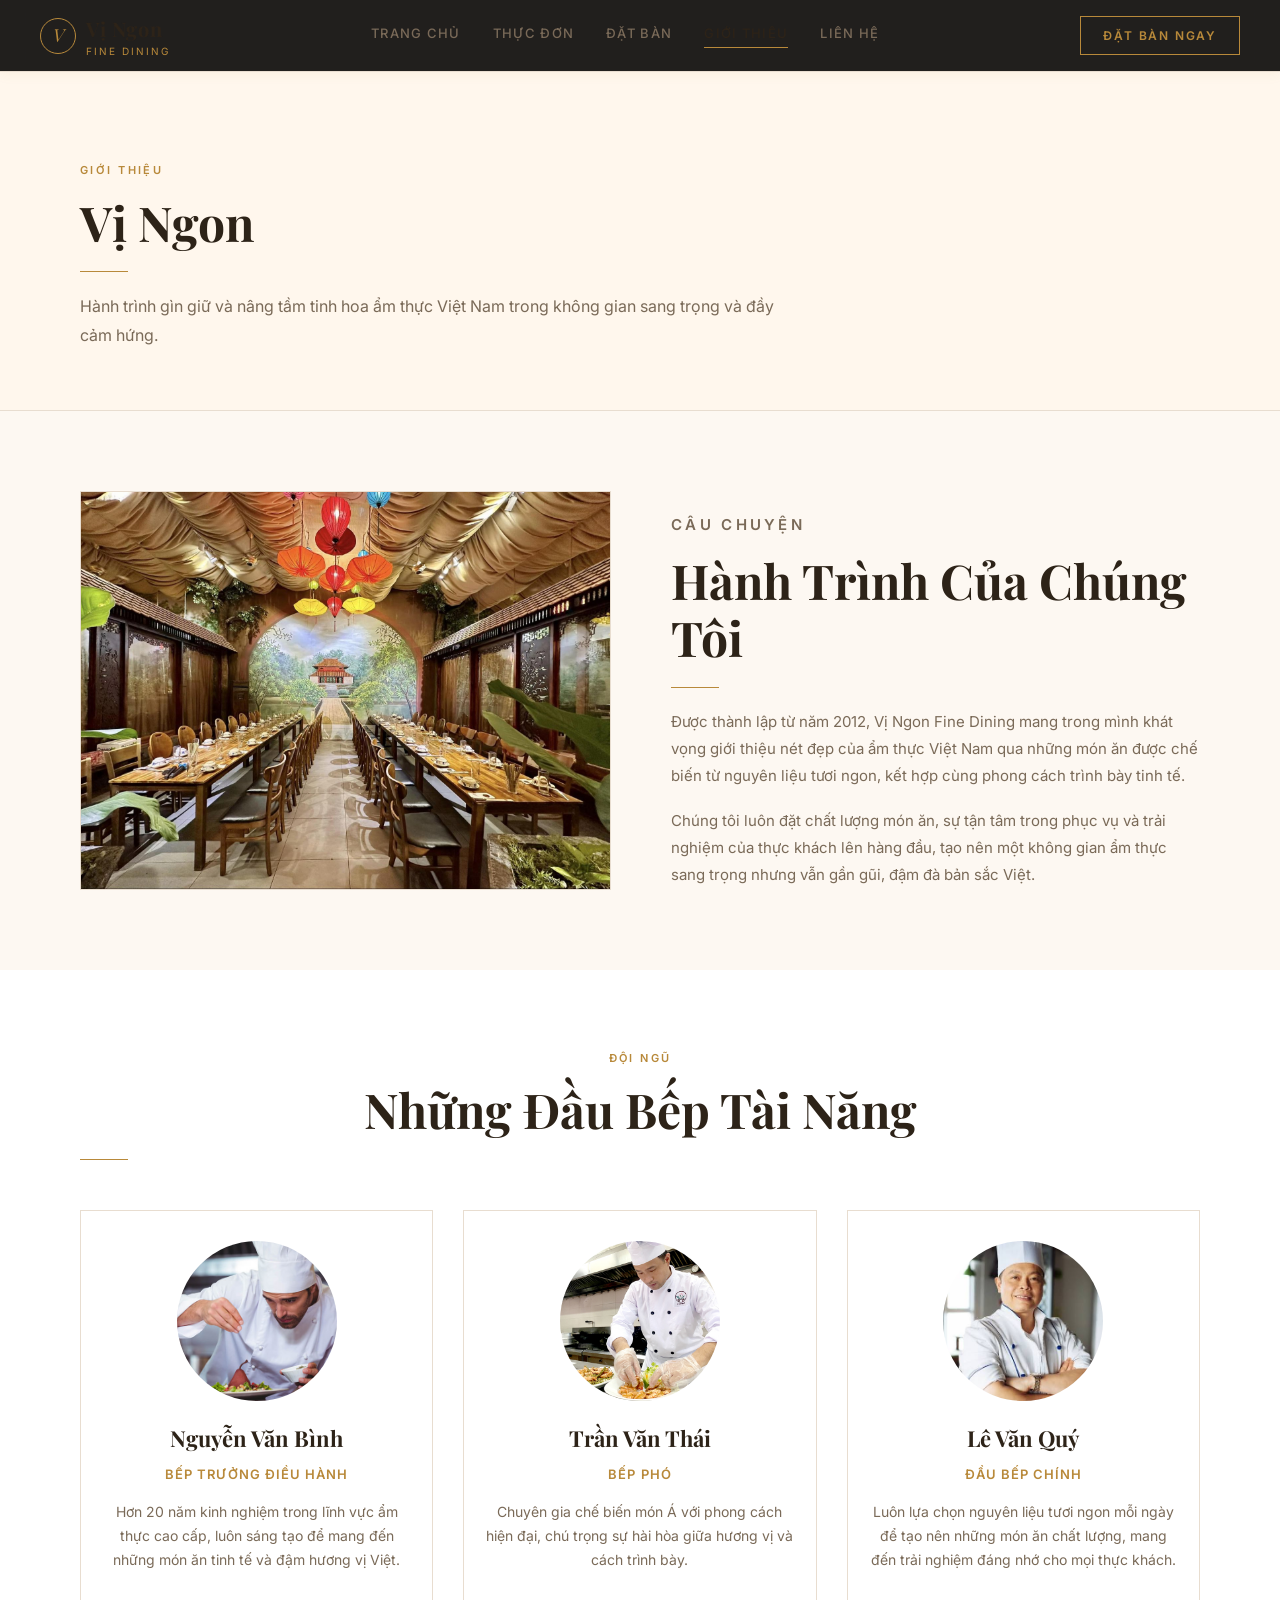
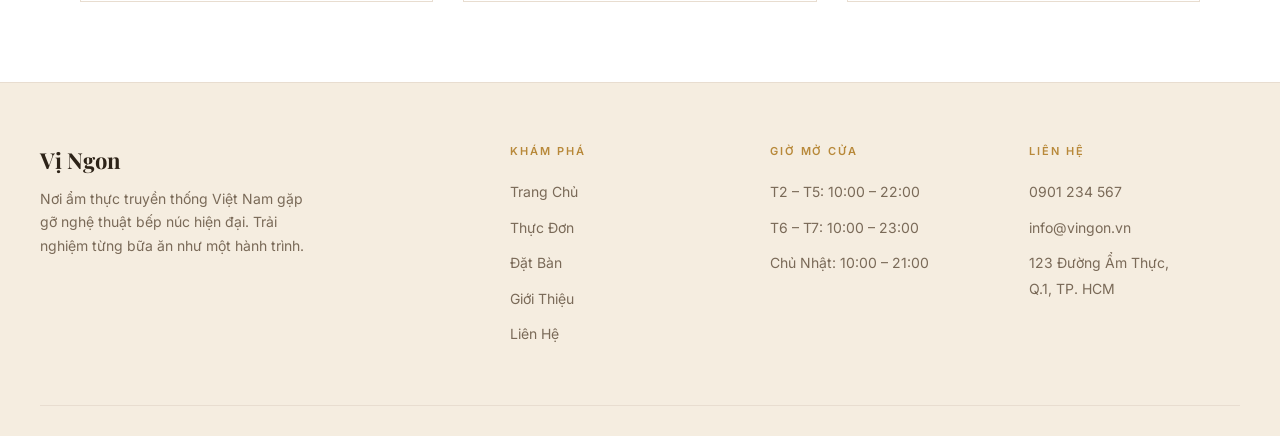
==== pages/about.html @ fccfc075 "da sua cac trang cho phu hop" ====
<!doctype html>
<html lang="vi">
  <head>
    <meta charset="UTF-8" />
    <meta name="viewport" content="width=device-width, initial-scale=1.0" />
    <title>Vị Ngon Fine Dining — Giới Thiệu</title>

    <link rel="preconnect" href="https://fonts.googleapis.com" />
    <link
      href="https://fonts.googleapis.com/css2?family=Playfair+Display:ital,wght@0,700;1,400&family=Inter:wght@400;500;600&display=swap"
      rel="stylesheet"
    />

    <link rel="stylesheet" href="../css/shared.css" />
    <link rel="stylesheet" href="../css/about.css" />
  </head>

  <body>
    <div id="site-header"></div>

    <main>
      <section class="page-hero">
        <div class="container">
          <p class="section-label">Giới Thiệu</p>

          <h1 class="section-title">Vị Ngon</h1>

          <div class="divider-gold"></div>

          <p class="page-hero-desc">
            Hành trình gìn giữ và nâng tầm tinh hoa ẩm thực Việt Nam trong không
            gian sang trọng và đầy cảm hứng.
          </p>
        </div>
      </section>

      <section class="about-story">
        <div class="container">
          <div class="story-content">
            <div class="story-image">
              <img src="../images/about-story.jpg" alt="Không gian nhà hàng" />
            </div>

            <div class="story-text">
              <p class="section-label">CÂU CHUYỆN</p>

              <h2 class="section-title">Hành Trình Của Chúng Tôi</h2>

              <div class="divider-gold"></div>

              <p>
                Được thành lập từ năm 2012, Vị Ngon Fine Dining mang trong mình
                khát vọng giới thiệu nét đẹp của ẩm thực Việt Nam qua những món
                ăn được chế biến từ nguyên liệu tươi ngon, kết hợp cùng phong
                cách trình bày tinh tế.
              </p>

              <p>
                Chúng tôi luôn đặt chất lượng món ăn, sự tận tâm trong phục vụ
                và trải nghiệm của thực khách lên hàng đầu, tạo nên một không
                gian ẩm thực sang trọng nhưng vẫn gần gũi, đậm đà bản sắc Việt.
              </p>
            </div>
          </div>
        </div>
      </section>

      <section class="team">
        <div class="container">
          <p class="section-label">ĐỘI NGŨ</p>

          <h2 class="section-title">Những Đầu Bếp Tài Năng</h2>

          <div class="divider-gold"></div>

          <div class="team-grid">
            <div class="chef-card">
              <img src="../images/chef-1.png" alt="Bếp trưởng" />

              <h3>Nguyễn Văn Bình</h3>

              <span>Bếp Trưởng Điều Hành</span>

              <p>
                Hơn 20 năm kinh nghiệm trong lĩnh vực ẩm thực cao cấp, luôn sáng
                tạo để mang đến những món ăn tinh tế và đậm hương vị Việt.
              </p>
            </div>

            <div class="chef-card">
              <img src="../images/chef-2.jpg" alt="Bếp phó" />

              <h3>Trần Văn Thái</h3>

              <span>Bếp Phó</span>

              <p>
                Chuyên gia chế biến món Á với phong cách hiện đại, chú trọng sự
                hài hòa giữa hương vị và cách trình bày.
              </p>
            </div>

            <div class="chef-card">
              <img src="../images/chef-3.jpg" alt="Đầu bếp" />

              <h3>Lê Văn Quý</h3>

              <span>Đầu Bếp Chính</span>

              <p>
                Luôn lựa chọn nguyên liệu tươi ngon mỗi ngày để tạo nên những
                món ăn chất lượng, mang đến trải nghiệm đáng nhớ cho mọi thực
                khách.
              </p>
            </div>
          </div>
        </div>
      </section>
    </main>

    <div id="site-footer"></div>

    <script src="../js/shared.js"></script>
    <script src="../js/about.js"></script>
  </body>
</html>
---- css/shared.css ----
*,
*::before,
*::after {
  box-sizing: border-box;
  margin: 0;
  padding: 0;
}
:root {
  --color-bg: #fdf8f2;
  --color-surface: #fff7ed;
  --color-border: #e8ddd0;
  --color-gold: #b8893a;
  --color-gold-dim: #d4a85a;
  --color-cream: #2d2318;
  --color-muted: #7a6a58;
  --color-white: #ffffff;
  --font-display: "Playfair Display", Georgia, serif;
  --font-body: "Inter", system-ui, sans-serif;
  --nav-height: 72px;
}

html {
  scroll-behavior: smooth;
}

body {
  background-color: var(--color-bg);
  color: var(--color-cream);
  font-family: var(--font-body);
  font-size: 16px;
  line-height: 1.6;
  min-height: 100vh;
  display: flex;
  flex-direction: column;
}

a {
  color: inherit;
  text-decoration: none;
}
img {
  max-width: 100%;
  display: block;
}
ul {
  list-style: none;
}
.site-header {
  position: fixed;
  top: 0;
  left: 0;
  right: 0;
  z-index: 1000;
  height: var(--nav-height);
  background: rgba(253, 248, 242, 0.95);
  backdrop-filter: blur(12px);
  border-bottom: 1px solid var(--color-border);
  display: flex;
  align-items: center;
  padding: 0 40px;
  justify-content: space-between;
  box-shadow: 0 2px 12px rgba(184, 137, 58, 0.07);
}

.header-logo {
  display: flex;
  align-items: center;
  gap: 10px;
}

.header-logo .logo-icon {
  width: 36px;
  height: 36px;
  border: 1.5px solid var(--color-gold);
  border-radius: 50%;
  display: flex;
  align-items: center;
  justify-content: center;
  font-family: var(--font-display);
  color: var(--color-gold);
  font-size: 18px;
  font-style: italic;
}

.header-logo .logo-name {
  font-family: var(--font-display);
  font-size: 20px;
  font-weight: 700;
  letter-spacing: 0.03em;
  color: var(--color-cream);
}

.header-logo .logo-sub {
  font-size: 10px;
  letter-spacing: 0.2em;
  text-transform: uppercase;
  color: var(--color-gold);
  display: block;
  margin-top: -2px;
}

.nav-links {
  display: flex;
  align-items: center;
  gap: 32px;
}

.nav-links a {
  font-size: 13px;
  font-weight: 500;
  letter-spacing: 0.1em;
  text-transform: uppercase;
  color: var(--color-muted);
  position: relative;
  padding-bottom: 4px;
  transition: color 0.25s;
}

.nav-links a::after {
  content: "";
  position: absolute;
  bottom: 0;
  left: 0;
  width: 0;
  height: 1px;
  background: var(--color-gold);
  transition: width 0.3s ease;
}

.nav-links a:hover,
.nav-links a.active {
  color: var(--color-cream);
}

.nav-links a:hover::after,
.nav-links a.active::after {
  width: 100%;
}

.btn-reserve {
  font-size: 12px;
  font-weight: 600;
  letter-spacing: 0.15em;
  text-transform: uppercase;
  padding: 9px 22px;
  border: 1px solid var(--color-gold);
  color: var(--color-gold);
  background: transparent;
  cursor: pointer;
  transition:
    background 0.25s,
    color 0.25s;
}

.btn-reserve:hover {
  background: var(--color-gold);
  color: var(--color-white);
}

.nav-toggle {
  display: none;
  flex-direction: column;
  gap: 5px;
  background: none;
  border: none;
  cursor: pointer;
  padding: 4px;
}

.nav-toggle span {
  display: block;
  width: 24px;
  height: 2px;
  background: var(--color-cream);
  transition:
    transform 0.3s,
    opacity 0.3s;
}

.nav-toggle.open span:nth-child(1) {
  transform: translateY(7px) rotate(45deg);
}
.nav-toggle.open span:nth-child(2) {
  opacity: 0;
}
.nav-toggle.open span:nth-child(3) {
  transform: translateY(-7px) rotate(-45deg);
}

main {
  flex: 1;
  padding-top: var(--nav-height);
}

.site-footer {
  background: #f5ede0;
  border-top: 1px solid var(--color-border);
  padding: 60px 40px 30px;
}

.footer-grid {
  max-width: 1200px;
  margin: 0 auto;
  display: grid;
  grid-template-columns: 2fr 1fr 1fr 1fr;
  gap: 48px;
  padding-bottom: 48px;
  border-bottom: 1px solid var(--color-border);
}

.footer-brand .logo-name {
  font-family: var(--font-display);
  font-size: 22px;
  font-weight: 700;
  color: var(--color-cream);
  margin-bottom: 8px;
}

.footer-brand p {
  font-size: 14px;
  color: var(--color-muted);
  line-height: 1.7;
  max-width: 280px;
}

.footer-col h4 {
  font-size: 11px;
  font-weight: 600;
  letter-spacing: 0.18em;
  text-transform: uppercase;
  color: var(--color-gold);
  margin-bottom: 18px;
}

.footer-col ul li {
  margin-bottom: 10px;
}

.footer-col ul li a {
  font-size: 14px;
  color: var(--color-muted);
  transition: color 0.2s;
}

.footer-col ul li a:hover {
  color: var(--color-cream);
}

.footer-bottom {
  max-width: 1200px;
  margin: 24px auto 0;
  display: flex;
  justify-content: space-between;
  align-items: center;
  font-size: 13px;
  color: var(--color-muted);
}

.container {
  max-width: 1200px;
  margin: 0 auto;
  padding: 0 40px;
}

.section-label {
  font-size: 11px;
  font-weight: 600;
  letter-spacing: 0.22em;
  text-transform: uppercase;
  color: var(--color-gold);
  margin-bottom: 14px;
}

.section-title {
  font-family: var(--font-display);
  font-size: clamp(28px, 4vw, 48px);
  font-weight: 700;
  color: var(--color-cream);
  line-height: 1.2;
}

.btn-primary {
  display: inline-block;
  padding: 14px 36px;
  background: var(--color-gold);
  color: var(--color-white);
  font-size: 13px;
  font-weight: 700;
  letter-spacing: 0.14em;
  text-transform: uppercase;
  cursor: pointer;
  border: none;
  transition:
    background 0.25s,
    transform 0.2s;
}

.btn-primary:hover {
  background: #a07730;
  transform: translateY(-1px);
}

.btn-outline {
  display: inline-block;
  padding: 13px 35px;
  border: 1px solid var(--color-gold);
  color: var(--color-gold);
  background: transparent;
  font-size: 13px;
  font-weight: 600;
  letter-spacing: 0.14em;
  text-transform: uppercase;
  cursor: pointer;
  transition:
    background 0.25s,
    color 0.25s;
}

.btn-outline:hover {
  background: var(--color-gold);
  color: var(--color-white);
}

.divider-gold {
  width: 48px;
  height: 1px;
  background: var(--color-gold);
  margin: 20px 0;
}

@media (max-width: 900px) {
  .site-header {
    padding: 0 24px;
  }

  .nav-links,
  .btn-reserve {
    display: none;
  }

  .nav-toggle {
    display: flex;
  }

  .nav-mobile-open .nav-links {
    display: flex;
    flex-direction: column;
    position: fixed;
    top: var(--nav-height);
    left: 0;
    right: 0;
    background: var(--color-surface);
    border-bottom: 1px solid var(--color-border);
    padding: 24px 32px;
    gap: 20px;
    z-index: 999;
  }

  .nav-mobile-open .btn-reserve {
    display: inline-block;
  }

  .footer-grid {
    grid-template-columns: 1fr 1fr;
  }
}

@media (max-width: 600px) {
  .footer-grid {
    grid-template-columns: 1fr;
    gap: 32px;
  }
  .footer-bottom {
    flex-direction: column;
    gap: 8px;
    text-align: center;
  }
  .container {
    padding: 0 20px;
  }
}
---- css/about.css ----
.page-hero {
  padding: 90px 0 60px;
  background: #fff7ed;
  border-bottom: 1px solid var(--color-border);
}

.page-hero-desc {
  max-width: 700px;
  font-size: 16px;
  line-height: 1.8;
  color: var(--color-muted);
}

.about-story {
  padding: 80px 0;
}

.story-content {
  display: flex;
  align-items: center;
  gap: 60px;
}

.story-image,
.story-text {
  flex: 1;
}

.story-image {
  overflow: hidden;
  border: 1px solid var(--color-border);
  background: #f5f5f5;
}

.story-image img {
  width: 100%;
  display: block;
  object-fit: cover;
  transition: transform 0.4s;
}

.story-image:hover img {
  transform: scale(1.05);
}

.story-text p {
  margin-top: 18px;
  font-size: 15px;
  line-height: 1.8;
  color: var(--color-muted);
}

.team {
  padding: 80px 0;
  background: var(--color-white);
  text-align: center;
}

.team-grid {
  display: grid;
  grid-template-columns: repeat(3, 1fr);
  gap: 30px;
  margin-top: 50px;
}

.chef-card {
  background: var(--color-white);
  border: 1px solid var(--color-border);
  padding: 30px 20px;

  opacity: 0;
  transform: translateY(40px);

  transition:
    opacity 0.6s ease,
    transform 0.6s ease,
    border-color 0.25s,
    box-shadow 0.25s;
}

.chef-card.show {
  opacity: 1;
  transform: translateY(0);
}

.chef-card:hover {
  border-color: var(--color-gold);
  transform: translateY(-5px);
  box-shadow: 0 8px 20px rgba(184, 137, 58, 0.12);
}

.chef-card img {
  width: 160px;
  height: 160px;
  border-radius: 50%;
  object-fit: cover;
  display: block;
  margin: 0 auto 20px;
}

.chef-card h3 {
  font-family: var(--font-display);
  color: var(--color-cream);
  font-size: 22px;
  margin-bottom: 8px;
}

.chef-card span {
  display: block;
  color: var(--color-gold);
  font-size: 13px;
  font-weight: 600;
  text-transform: uppercase;
  letter-spacing: 0.08em;
  margin-bottom: 15px;
}

.chef-card p {
  font-size: 14px;
  line-height: 1.7;
  color: var(--color-muted);
}

.about-features {
  padding: 70px 0;
  border-top: 1px solid var(--color-border);
}

.about-features .container {
  display: grid;
  grid-template-columns: repeat(3, 1fr);
  gap: 30px;
}

.feature-card {
  border: 1px solid var(--color-border);
  padding: 35px 20px;
  text-align: center;
  transition: 0.3s;
}

.feature-card:hover {
  border-color: var(--color-gold);
  box-shadow: 0 6px 18px rgba(184, 137, 58, 0.12);
  transform: translateY(-4px);
}

.feature-card h3 {
  font-family: var(--font-display);
  color: var(--color-cream);
  font-size: 22px;
  margin-bottom: 10px;
}

.feature-card p {
  color: var(--color-muted);
  font-size: 14px;
  line-height: 1.7;
}

@media (max-width: 992px) {
  .story-content {
    flex-direction: column;
    gap: 40px;
  }

  .team-grid,
  .about-features .container {
    grid-template-columns: repeat(2, 1fr);
  }
}

@media (max-width: 768px) {
  .page-hero {
    padding: 70px 0 50px;
  }

  .about-story,
  .team,
  .about-features {
    padding: 60px 0;
  }

  .team-grid,
  .about-features .container {
    grid-template-columns: 1fr;
  }

  .chef-card img {
    width: 140px;
    height: 140px;
  }
}
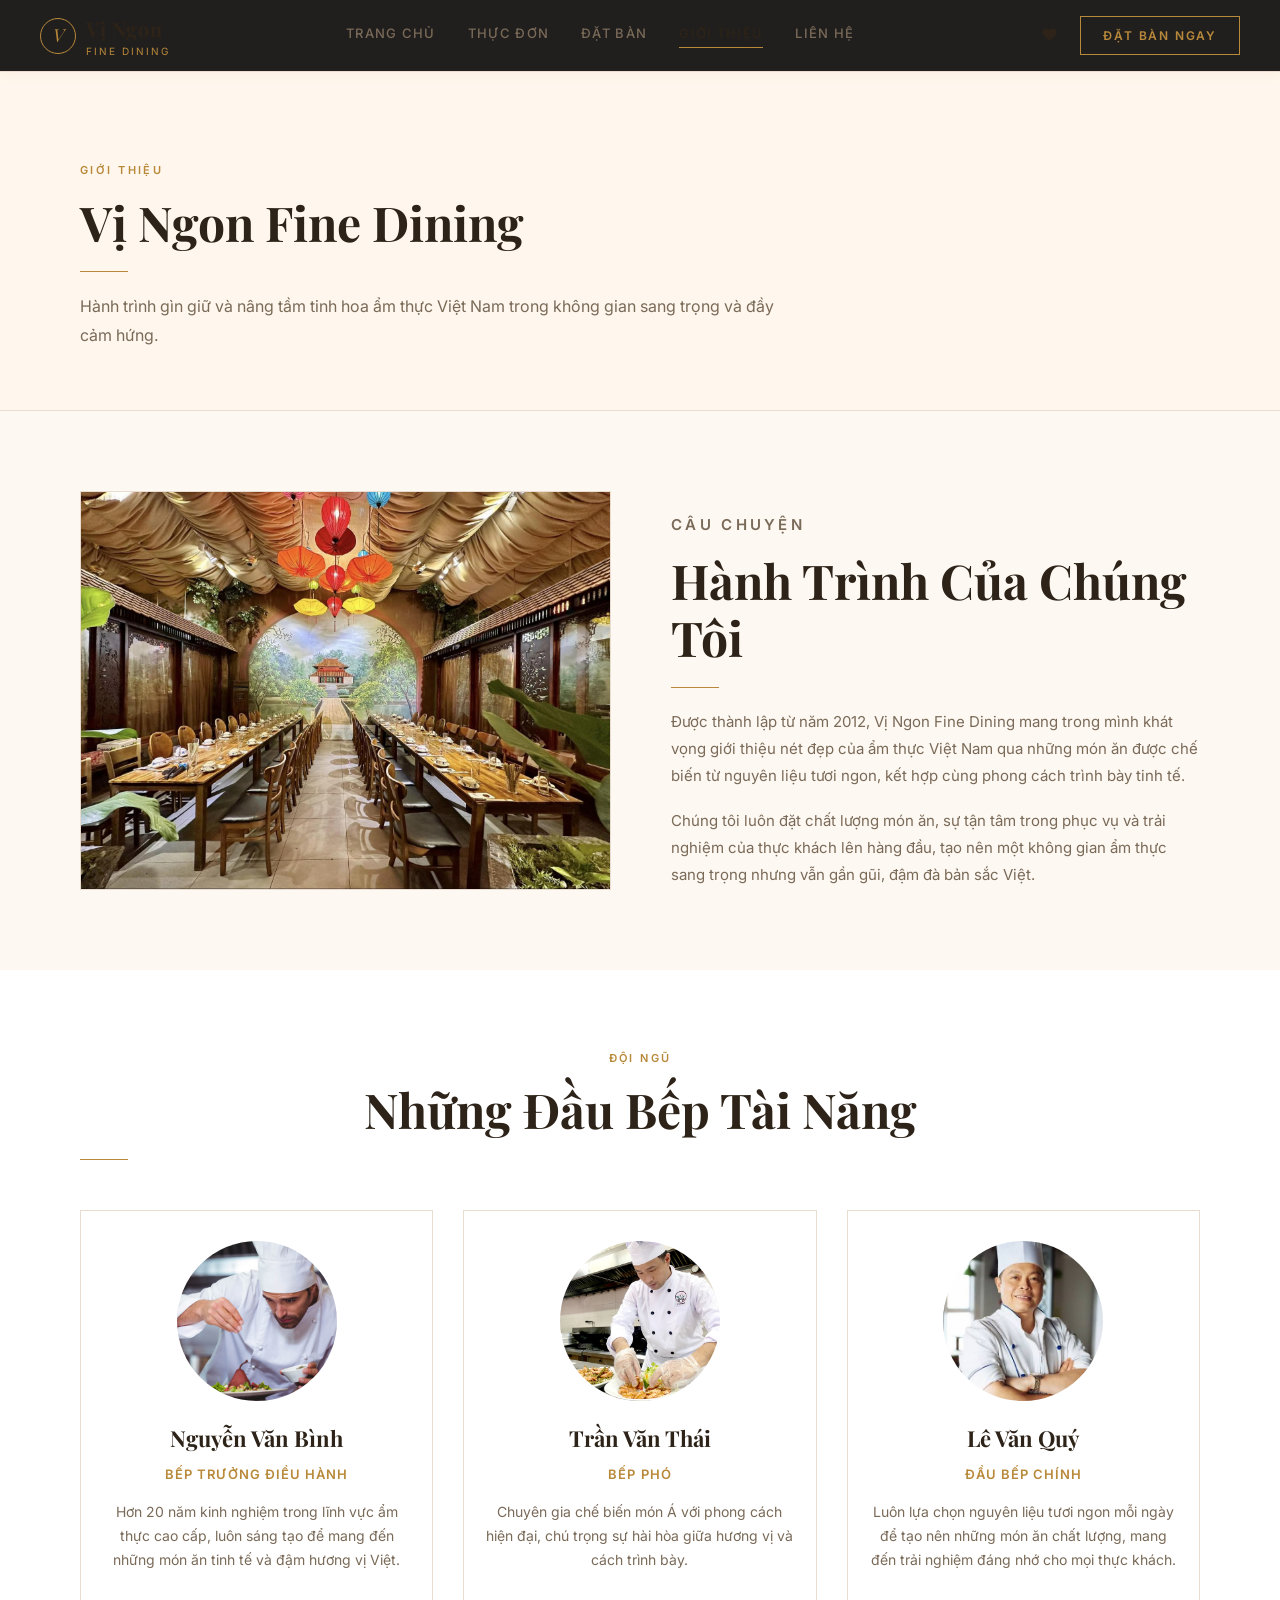
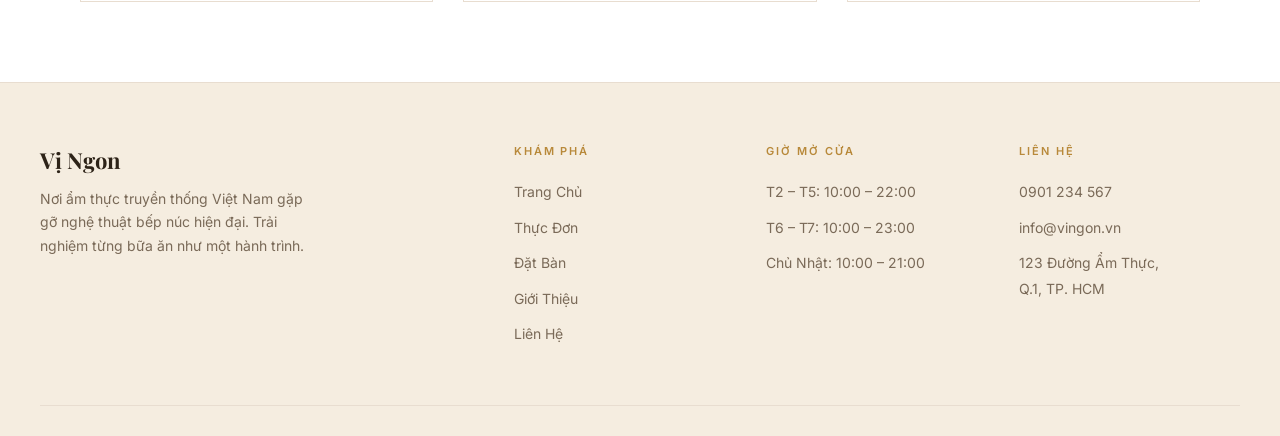
==== commit aad0fdd4: "Update about.html" ====
--- a/pages/about.html
+++ b/pages/about.html
@@ -1,126 +1,237 @@
-<!doctype html>
+<!DOCTYPE html>
 <html lang="vi">
-  <head>
-    <meta charset="UTF-8" />
-    <meta name="viewport" content="width=device-width, initial-scale=1.0" />
+
+<head>
+    <meta charset="UTF-8">
+    <meta name="viewport" content="width=device-width, initial-scale=1.0">
     <title>Vị Ngon Fine Dining — Giới Thiệu</title>
 
-    <link rel="preconnect" href="https://fonts.googleapis.com" />
-    <link
-      href="https://fonts.googleapis.com/css2?family=Playfair+Display:ital,wght@0,700;1,400&family=Inter:wght@400;500;600&display=swap"
-      rel="stylesheet"
-    />
-
-    <link rel="stylesheet" href="../css/shared.css" />
-    <link rel="stylesheet" href="../css/about.css" />
-  </head>
-
-  <body>
+    <link rel="preconnect" href="https://fonts.googleapis.com">
+    <link href="https://fonts.googleapis.com/css2?family=Playfair+Display:ital,wght@0,700;1,400&family=Inter:wght@400;500;600&display=swap"
+        rel="stylesheet">
+
+    <link rel="stylesheet" href="../css/shared.css">
+    <link rel="stylesheet" href="../css/about.css">
+
+    <!--
+        Trang: about.html - Trang Giới thiệu nhà hàng
+        Chức năng: Hiển thị thông tin giới thiệu về nhà hàng,
+        câu chuyện hình thành và đội ngũ đầu bếp của Vị Ngon Fine Dining.
+        Người viết: MSSV ........ - Họ tên: ............
+        Liên kết logic với:
+        + css/about.css (thiết kế giao diện)
+        + js/about.js (hiệu ứng và xử lý riêng của trang)
+    -->
+
+</head>
+
+<body>
+
+    <!--
+        Vùng chèn Header dùng chung.
+        Header sẽ được shared.js tự động tải vào,
+        bao gồm logo, menu điều hướng và nút đặt bàn.
+    -->
     <div id="site-header"></div>
 
     <main>
-      <section class="page-hero">
-        <div class="container">
-          <p class="section-label">Giới Thiệu</p>
-
-          <h1 class="section-title">Vị Ngon</h1>
-
-          <div class="divider-gold"></div>
-
-          <p class="page-hero-desc">
-            Hành trình gìn giữ và nâng tầm tinh hoa ẩm thực Việt Nam trong không
-            gian sang trọng và đầy cảm hứng.
-          </p>
-        </div>
-      </section>
-
-      <section class="about-story">
-        <div class="container">
-          <div class="story-content">
-            <div class="story-image">
-              <img src="../images/about-story.jpg" alt="Không gian nhà hàng" />
+
+        <!--
+            Phần Hero đầu trang.
+            Hiển thị tên trang, tiêu đề chính và đoạn giới thiệu ngắn
+            giúp người dùng biết nội dung của trang Giới thiệu.
+        -->
+        <section class="page-hero">
+
+            <!-- Giới hạn chiều rộng nội dung theo kích thước website -->
+            <div class="container">
+
+                <!-- Tiêu đề phụ -->
+                <p class="section-label">
+                    Giới Thiệu
+                </p>
+
+                <!-- Tiêu đề chính -->
+                <h1 class="section-title">
+                    Vị Ngon Fine Dining
+                </h1>
+
+                <!-- Đường kẻ trang trí -->
+                <div class="divider-gold"></div>
+
+                <!-- Mô tả ngắn về nhà hàng -->
+                <p class="page-hero-desc">
+                    Hành trình gìn giữ và nâng tầm tinh hoa ẩm thực Việt Nam trong
+                    không gian sang trọng và đầy cảm hứng.
+                </p>
+
             </div>
 
-            <div class="story-text">
-              <p class="section-label">CÂU CHUYỆN</p>
-
-              <h2 class="section-title">Hành Trình Của Chúng Tôi</h2>
-
-              <div class="divider-gold"></div>
-
-              <p>
-                Được thành lập từ năm 2012, Vị Ngon Fine Dining mang trong mình
-                khát vọng giới thiệu nét đẹp của ẩm thực Việt Nam qua những món
-                ăn được chế biến từ nguyên liệu tươi ngon, kết hợp cùng phong
-                cách trình bày tinh tế.
-              </p>
-
-              <p>
-                Chúng tôi luôn đặt chất lượng món ăn, sự tận tâm trong phục vụ
-                và trải nghiệm của thực khách lên hàng đầu, tạo nên một không
-                gian ẩm thực sang trọng nhưng vẫn gần gũi, đậm đà bản sắc Việt.
-              </p>
+        </section>
+
+        <!--
+            Phần Câu chuyện nhà hàng.
+            Giới thiệu lịch sử hình thành, quá trình phát triển,
+            giá trị cốt lõi và định hướng của Vị Ngon Fine Dining.
+        -->
+        <section class="about-story">
+
+            <div class="container">
+
+                <!-- Chia bố cục thành hình ảnh và nội dung -->
+                <div class="story-content">
+
+                    <!-- Hình ảnh minh họa không gian nhà hàng -->
+                    <div class="story-image">
+
+                        <img src="../images/about-story.jpg"
+                            alt="Không gian nhà hàng">
+
+                    </div>
+
+                    <!-- Nội dung giới thiệu -->
+                    <div class="story-text">
+
+                        <!-- Tiêu đề phụ -->
+                        <p class="section-label">
+                            CÂU CHUYỆN
+                        </p>
+
+                        <!-- Tiêu đề chính -->
+                        <h2 class="section-title">
+                            Hành Trình Của Chúng Tôi
+                        </h2>
+
+                        <!-- Đường kẻ trang trí -->
+                        <div class="divider-gold"></div>
+
+                        <!-- Giới thiệu lịch sử hình thành -->
+                        <p>
+                            Được thành lập từ năm 2012, Vị Ngon Fine Dining mang trong mình 
+                        khát vọng giới thiệu nét đẹp của ẩm thực Việt Nam qua những món
+                        ăn được chế biến từ nguyên liệu tươi ngon, kết hợp cùng phong
+                        cách trình bày tinh tế.
+                        </p>
+
+                        <!-- Giới thiệu giá trị và sứ mệnh -->
+                        <p>
+                            Chúng tôi luôn đặt chất lượng món ăn, sự tận tâm trong phục vụ
+                        và trải nghiệm của thực khách lên hàng đầu, tạo nên một không
+                        gian ẩm thực sang trọng nhưng vẫn gần gũi, đậm đà bản sắc Việt.
+                        </p>
+
+                    </div>
+
+                </div>
+
             </div>
-          </div>
-        </div>
-      </section>
-
-      <section class="team">
-        <div class="container">
-          <p class="section-label">ĐỘI NGŨ</p>
-
-          <h2 class="section-title">Những Đầu Bếp Tài Năng</h2>
-
-          <div class="divider-gold"></div>
-
-          <div class="team-grid">
-            <div class="chef-card">
-              <img src="../images/chef-1.png" alt="Bếp trưởng" />
-
-              <h3>Nguyễn Văn Bình</h3>
-
-              <span>Bếp Trưởng Điều Hành</span>
-
-              <p>
-                Hơn 20 năm kinh nghiệm trong lĩnh vực ẩm thực cao cấp, luôn sáng
-                tạo để mang đến những món ăn tinh tế và đậm hương vị Việt.
-              </p>
+
+        </section>
+
+        <!--
+            Phần Đội ngũ đầu bếp.
+            Hiển thị các đầu bếp tiêu biểu cùng chức vụ,
+            kinh nghiệm và thế mạnh của từng người.
+        -->
+        <section class="team">
+
+            <div class="container">
+
+                <!-- Tiêu đề phần -->
+                <p class="section-label">
+                    ĐỘI NGŨ
+                </p>
+
+                <!-- Tiêu đề chính -->
+                <h2 class="section-title">
+                    Những Đầu Bếp Tài Năng
+                </h2>
+
+                <!-- Đường kẻ trang trí -->
+                <div class="divider-gold"></div>
+
+                <!-- Danh sách các đầu bếp -->
+                <div class="team-grid">
+
+                    <!-- Thông tin Bếp trưởng điều hành -->
+                    <div class="chef-card">
+
+                        <img src="../images/chef-1.png"
+                            alt="Bếp trưởng">
+
+                        <h3>Nguyễn Văn Bình</h3>
+
+                        <span>Bếp Trưởng Điều Hành</span>
+
+                        <p>
+                            Hơn 20 năm kinh nghiệm trong lĩnh vực ẩm thực cao cấp, luôn sáng
+                        tạo để mang đến những món ăn tinh tế và đậm hương vị Việt.
+                        </p>
+
+                    </div>
+
+                    <!-- Thông tin Bếp phó -->
+                    <div class="chef-card">
+
+                        <img src="../images/chef-2.jpg"
+                            alt="Bếp phó">
+
+                        <h3>Trần Văn Thái</h3>
+
+                        <span>Bếp Phó</span>
+
+                        <p>
+                            Chuyên gia chế biến món Á với phong cách hiện đại, chú trọng sự
+                        hài hòa giữa hương vị và cách trình bày.
+                        </p>
+
+                    </div>
+
+                    <!-- Thông tin Đầu bếp chính -->
+                    <div class="chef-card">
+
+                        <img src="../images/chef-3.jpg"
+                            alt="Đầu bếp">
+
+                        <h3>Lê Văn Quý</h3>
+
+                        <span>Đầu Bếp Chính</span>
+
+                        <p>
+                             Luôn lựa chọn nguyên liệu tươi ngon mỗi ngày để tạo nên những
+                        món ăn chất lượng, mang đến trải nghiệm đáng nhớ cho mọi thực
+                        khách.
+                        </p>
+
+                    </div>
+
+                </div>
+
             </div>
 
-            <div class="chef-card">
-              <img src="../images/chef-2.jpg" alt="Bếp phó" />
-
-              <h3>Trần Văn Thái</h3>
-
-              <span>Bếp Phó</span>
-
-              <p>
-                Chuyên gia chế biến món Á với phong cách hiện đại, chú trọng sự
-                hài hòa giữa hương vị và cách trình bày.
-              </p>
-            </div>
-
-            <div class="chef-card">
-              <img src="../images/chef-3.jpg" alt="Đầu bếp" />
-
-              <h3>Lê Văn Quý</h3>
-
-              <span>Đầu Bếp Chính</span>
-
-              <p>
-                Luôn lựa chọn nguyên liệu tươi ngon mỗi ngày để tạo nên những
-                món ăn chất lượng, mang đến trải nghiệm đáng nhớ cho mọi thực
-                khách.
-              </p>
-            </div>
-          </div>
-        </div>
-      </section>
+        </section>
+
     </main>
 
+    <!--
+        Vùng chèn Footer dùng chung.
+        Footer được shared.js tự động tải vào,
+        bao gồm thông tin liên hệ và bản quyền.
+    -->
     <div id="site-footer"></div>
 
+    <!--
+        shared.js:
+        Tải Header, Footer, xử lý menu và các chức năng dùng chung.
+    -->
     <script src="../js/shared.js"></script>
+
+    <!--
+        about.js:
+        Xử lý hiệu ứng và các chức năng riêng của trang Giới thiệu.
+    -->
     <script src="../js/about.js"></script>
-  </body>
+
+</body>
+
 </html>
--- a/css/shared.css
+++ b/css/shared.css
@@ -1,85 +1,160 @@
+/*
+  ==========================================================================
+  shared.css - Style dùng chung cho toàn bộ website (header, footer, nút,
+  container, biến màu/font...)
+  MSSV: B2405536 - Họ tên: Nguyễn Bảo Tín
+  ==========================================================================
+
+  CHIẾN LƯỢC RESPONSIVE: MOBILE-FIRST
+    - Toàn bộ style bên dưới (NGOÀI @media) là style GỐC cho MÀN HÌNH NHỎ
+      (điện thoại) — layout "nền" áp dụng cho MỌI kích thước màn hình.
+    - Dùng @media (min-width: ...) để MỞ RỘNG / bổ sung style cho tablet,
+      desktop — càng lên màn hình lớn thì @media sau càng "ghi đè" thêm
+      style mới (không xóa đi style gốc, chỉ bổ sung/thay đổi 1 vài thuộc tính).
+
+  FILE NÀY ĐƯỢC NẠP (link) TRƯỚC TIÊN Ở MỌI TRANG HTML, vì:
+    1. Chứa CSS Reset (chuẩn hoá cách trình duyệt hiển thị mặc định)
+    2. Chứa biến màu/font dùng CHUNG (:root) mà các file CSS khác (menu.css,
+       home.css, about.css...) đều gọi lại qua var(--ten-bien)
+    3. Chứa style của header + footer — 2 khối HTML do shared.js tự chèn
+       vào MỌI trang, nên CSS của chúng cũng phải nằm ở file dùng chung.
+*/
+
+/* ==========================================================================
+   CSS RESET — chuẩn hoá lại mặc định của trình duyệt
+   ========================================================================== */
 *,
 *::before,
 *::after {
+  /* Chọn TẤT CẢ phần tử + các phần tử "ảo" (::before/::after do CSS/JS tạo thêm) */
+
   box-sizing: border-box;
+  /* Đổi cách tính kích thước: width/height khai báo đã BAO GỒM LUÔN padding
+     và border, không bị cộng thêm ra ngoài. Nhờ vậy viết "width: 100%;
+     padding: 12px;" (như .form-group input) sẽ không bị vỡ ra ngoài khung
+     chứa — nếu không có dòng này, phần tử sẽ RỘNG HƠN 100% một cách âm thầm. */
+
   margin: 0;
   padding: 0;
-}
+  /* Mỗi trình duyệt tự đặt margin/padding mặc định khác nhau cho từng thẻ
+     (h1, p, ul, button...). Reset về 0 để loại bỏ khoảng trống "vô hình"
+     ngoài ý muốn, rồi tự set lại margin/padding theo ý riêng ở từng phần
+     CSS cụ thể — tránh layout bị lệch khó kiểm soát giữa các trình duyệt. */
+}
+
+/* ==========================================================================
+   BIẾN CSS DÙNG CHUNG (CSS Custom Properties) — khai báo 1 lần, dùng ở
+   MỌI file CSS khác trong dự án qua cú pháp var(--ten-bien)
+   ========================================================================== */
 :root {
-  --color-bg: #fdf8f2;
-  --color-surface: #fff7ed;
-  --color-border: #e8ddd0;
-  --color-gold: #b8893a;
-  --color-gold-dim: #d4a85a;
-  --color-cream: #2d2318;
-  --color-muted: #7a6a58;
-  --color-white: #ffffff;
+  /* :root = toàn bộ trang <html> -> biến khai báo ở đây có phạm vi TOÀN CỤC,
+     mọi file CSS (miễn shared.css được nạp trước) đều gọi lại được. */
+
+  --color-bg: #fdf8f2; /* màu nền CHÍNH của toàn trang (kem nhạt) */
+  --color-surface: #fff7ed; /* màu nền các khối "nổi" lên trên nền chính (card, form, hero...) */
+  --color-border: #e8ddd0; /* màu viền dùng chung cho mọi đường kẻ/khung */
+  --color-gold: #b8893a; /* màu vàng CHỦ ĐẠO — thể hiện tinh thần "fine dining" sang trọng */
+  --color-gold-dim: #d4a85a; /* màu vàng NHẠT hơn, dùng cho trạng thái hover/viền phụ */
+  --color-cream: #2d2318; /* màu chữ CHÍNH (nâu đậm gần đen, không dùng đen thuần #000 cho dịu mắt hơn) */
+  --color-muted: #7a6a58; /* màu chữ PHỤ/mờ — dùng cho mô tả, ghi chú, thông tin ít quan trọng hơn */
+  --color-white: #ffffff; /* tách riêng thành biến để dễ đổi đồng bộ nếu cần, thay vì viết #fff rải rác */
+
   --font-display: "Playfair Display", Georgia, serif;
+  /* Font cho TIÊU ĐỀ (h1, h2, tên món ăn...) — chữ có chân (serif), tạo cảm
+     giác sang trọng, cổ điển. "Georgia, serif" là font DỰ PHÒNG (fallback):
+     nếu Google Fonts (Playfair Display) load lỗi/chậm, trình duyệt tự
+     dùng Georgia (có sẵn trên máy) hoặc font serif mặc định bất kỳ. */
+
   --font-body: "Inter", system-ui, sans-serif;
+  /* Font cho NỘI DUNG thường (đoạn văn, nút, menu...) — chữ không chân
+     (sans-serif), dễ đọc ở kích thước nhỏ. "system-ui" là font hệ thống
+     của chính thiết bị người dùng, dùng làm dự phòng tiếp theo Inter. */
+
   --nav-height: 72px;
-}
-
+  /* Chiều cao CỐ ĐỊNH của thanh header. Vì .site-header dùng
+     position: fixed (nổi đè lên nội dung), nên .main phải có
+     padding-top đúng bằng giá trị này (xem khối "main" bên dưới) để
+     nội dung trang KHÔNG bị header che mất phần đầu. */
+}
+
+/* ==========================================================================
+   STYLE MẶC ĐỊNH CHO CÁC THẺ HTML CƠ BẢN
+   ========================================================================== */
 html {
   scroll-behavior: smooth;
+  /* Khi bấm link nội bộ trỏ tới 1 vị trí trong trang (vd "#favorite"),
+     trang tự CUỘN MƯỢT tới đó thay vì nhảy giật cục ngay lập tức. */
 }
 
 body {
   background-color: var(--color-bg);
   color: var(--color-cream);
-  font-family: var(--font-body);
+  font-family: var(--font-body); /* font mặc định cho MỌI chữ trong trang,
+                                     trừ khi bị ghi đè riêng (vd h1 dùng --font-display) */
   font-size: 16px;
-  line-height: 1.6;
-  min-height: 100vh;
+  line-height: 1.6; /* khoảng cách giữa các dòng chữ = 1.6 lần cỡ chữ, giúp đoạn văn dễ đọc, thoáng mắt */
+  min-height: 100vh; /* body LUÔN cao tối thiểu bằng đúng 1 màn hình, để footer không bị "trồi" lên
+                         giữa trang khi nội dung trang quá ít (ít món, ít đoạn văn...) */
   display: flex;
   flex-direction: column;
+  /* body là flex container xếp DỌC (header/main/footer nối tiếp nhau),
+     kết hợp với "main { flex: 1 }" bên dưới để đẩy footer luôn nằm ở
+     ĐÁY trang dù nội dung main ngắn hay dài (kỹ thuật "sticky footer"). */
 }
 
 a {
-  color: inherit;
-  text-decoration: none;
+  color: inherit; /* link chữ mặc định LẤY LUÔN màu chữ của thẻ cha, không bị màu xanh/tím mặc định của trình duyệt */
+  text-decoration: none; /* bỏ gạch chân mặc định của link */
 }
 img {
-  max-width: 100%;
-  display: block;
+  max-width: 100%; /* ảnh KHÔNG BAO GIỜ vượt quá chiều rộng khung chứa nó -> luôn responsive, không tràn layout */
+  display: block; /* ảnh mặc định là inline (dính vào dòng chữ, có khoảng trống thừa dưới ảnh do baseline) ->
+                      đổi thành block để loại bỏ khoảng trống thừa đó, ảnh nằm độc lập 1 khối */
 }
 ul {
-  list-style: none;
-}
+  list-style: none; /* bỏ dấu chấm/số thứ tự mặc định của danh sách (dùng cho menu, footer...) */
+}
+
+/* ==========================================================================
+   HEADER — thanh điều hướng trên cùng (do shared.js tự chèn HTML vào)
+   Mobile: chỉ hiện logo + icon yêu thích + nút hamburger (menu/nút đặt bàn ẩn)
+   ========================================================================== */
 .site-header {
-  position: fixed;
+  position: fixed; /* header LUÔN đứng yên ở đầu màn hình, không bị cuộn theo nội dung trang */
   top: 0;
   left: 0;
-  right: 0;
-  z-index: 1000;
-  height: var(--nav-height);
-  background: rgba(253, 248, 242, 0.95);
-  backdrop-filter: blur(12px);
+  right: 0; /* 3 dòng top/left/right = 0 -> header trải dài hết chiều ngang, dính sát mép trên */
+  z-index: 1000; /* số lớn để header LUÔN nổi lên TRÊN các phần tử khác (không bị nội dung trang che mất) */
+  height: var(--nav-height); /* dùng đúng biến đã khai báo ở :root, đồng bộ với padding-top của <main> */
+  background: rgba(253, 248, 242, 0.95); /* nền màu kem, hơi TRONG (95% đục) để thấy mờ mờ nội dung phía sau khi cuộn */
+  backdrop-filter: blur(12px); /* làm MỜ (blur) phần nội dung nằm NGAY PHÍA SAU header khi nó trong suốt 1 phần,
+                                    tạo hiệu ứng "kính mờ" (frosted glass) hiện đại, sang trọng */
   border-bottom: 1px solid var(--color-border);
   display: flex;
+  align-items: center; /* logo, menu, nút... đều canh giữa theo chiều CAO của header */
+  padding: 0 20px;
+  justify-content: space-between; /* logo đẩy về bên trái, nhóm nút/menu đẩy về bên phải, 2 đầu đối xứng */
+  box-shadow: 0 2px 12px rgba(184, 137, 58, 0.07); /* đổ bóng nhẹ dưới header, tách lớp với nội dung phía dưới */
+}
+
+.header-logo {
+  display: flex;
   align-items: center;
-  padding: 0 40px;
-  justify-content: space-between;
-  box-shadow: 0 2px 12px rgba(184, 137, 58, 0.07);
-}
-
-.header-logo {
-  display: flex;
-  align-items: center;
-  gap: 10px;
+  gap: 10px; /* khoảng cách giữa icon logo tròn và khối chữ "Vị Ngon / Fine Dining" */
 }
 
 .header-logo .logo-icon {
   width: 36px;
   height: 36px;
   border: 1.5px solid var(--color-gold);
-  border-radius: 50%;
+  border-radius: 50%; /* bo tròn hoàn toàn -> hình tròn chứa chữ "V" */
   display: flex;
   align-items: center;
-  justify-content: center;
+  justify-content: center; /* canh chữ "V" nằm chính giữa hình tròn */
   font-family: var(--font-display);
   color: var(--color-gold);
   font-size: 18px;
-  font-style: italic;
+  font-style: italic; /* chữ "V" nghiêng, tạo nét riêng cho logo giống kiểu chữ ký thương hiệu */
 }
 
 .header-logo .logo-name {
@@ -92,17 +167,69 @@
 
 .header-logo .logo-sub {
   font-size: 10px;
-  letter-spacing: 0.2em;
+  letter-spacing: 0.2em; /* giãn chữ RẤT rộng, kiểu chữ phụ đề thường thấy ở logo nhà hàng cao cấp */
   text-transform: uppercase;
   color: var(--color-gold);
-  display: block;
-  margin-top: -2px;
-}
-
+  display: block; /* xuống dòng riêng, nằm dưới "Vị Ngon" (mặc định span là inline, nằm cùng dòng) */
+  margin-top: -2px; /* kéo sát lên gần dòng "Vị Ngon" phía trên, 2 dòng chữ logo không bị cách quá xa */
+}
+
+/* Mobile: menu chính (Trang Chủ/Thực Đơn/...) ẨN mặc định, sẽ hiện dạng
+   dropdown khi bấm hamburger (class .nav-mobile-open do shared.js gắn vào body) */
 .nav-links {
-  display: flex;
+  display: none;
   align-items: center;
   gap: 32px;
+}
+
+/* Nhóm các phần tử BÊN PHẢI header: icon yêu thích, nút đặt bàn, nút hamburger.
+   Gom vào 1 div riêng để dễ canh khoảng cách (gap) giữa 3 phần tử này bằng
+   flexbox, mà KHÔNG ảnh hưởng tới flexbox chính của .site-header (justify-content) */
+.header-actions {
+  display: flex;
+  align-items: center;
+  gap: 12px;
+}
+
+/* Icon ♥ trên header — LUÔN hiện ở MỌI trang (vì nằm trong header dùng
+   chung), cho khách xem lại nhanh số món yêu thích đã đánh dấu ở trang
+   Menu (dữ liệu đọc từ localStorage, do shared.js cập nhật). */
+.btn-favorite-header {
+  position: relative; /* làm điểm neo để .favorite-badge (position: absolute) định vị đúng góc icon này */
+  display: flex;
+  align-items: center;
+  justify-content: center; /* canh icon ♥ nằm chính giữa vùng bấm 38x38px, dễ bấm trên di động */
+  width: 38px;
+  height: 38px;
+  font-size: 17px;
+  color: var(--color-cream);
+  transition: color 0.2s;
+}
+
+.btn-favorite-header:hover {
+  color: #d1495b; /* rê chuột vào -> chuyển màu đỏ hồng, gợi ý đây là icon liên quan tới "yêu thích" */
+}
+
+/* Badge (chấm tròn nhỏ) hiện SỐ LƯỢNG món yêu thích, đặt ở góc icon ♥.
+   Ẩn hẳn khi chưa thích món nào (class "hidden" gắn sẵn, gỡ bằng JS khi có dữ liệu) */
+.favorite-badge {
+  position: absolute; /* định vị theo góc của .btn-favorite-header (phần tử cha có position: relative) */
+  top: -2px;
+  right: -4px; /* đẩy badge ra một chút NGOÀI góc trên-phải của icon, kiểu "chấm thông báo" quen thuộc */
+  min-width: 17px;
+  height: 17px;
+  padding: 0 4px; /* padding ngang để số 2 chữ số (vd "12") không bị bó chật, badge tự giãn rộng ra thêm */
+  border-radius: 999px; /* số cực lớn -> luôn bo tròn hoàn toàn 2 đầu, kể cả khi badge giãn rộng ra vì số dài */
+  background: #d1495b;
+  color: #fff;
+  font-size: 10px;
+  font-weight: 700;
+  line-height: 17px; /* bằng đúng height -> chữ số căn giữa theo chiều cao badge */
+  text-align: center; /* chữ số căn giữa theo chiều ngang badge */
+}
+
+.favorite-badge.hidden {
+  display: none;
 }
 
 .nav-links a {
@@ -111,33 +238,40 @@
   letter-spacing: 0.1em;
   text-transform: uppercase;
   color: var(--color-muted);
-  position: relative;
-  padding-bottom: 4px;
+  position: relative; /* làm điểm neo cho ::after (gạch chân chạy khi hover) định vị đúng bên trong link này */
+  padding-bottom: 4px; /* chừa khoảng trống dưới chữ để gạch chân (::after) không dính sát vào chữ */
   transition: color 0.25s;
 }
 
 .nav-links a::after {
-  content: "";
+  /* Đường gạch chân chạy dần từ trái sang phải khi hover — tạo bằng
+     pseudo-element ::after (không cần thêm thẻ HTML nào) */
+  content: ""; /* bắt buộc phải có content (dù để rỗng) thì pseudo-element mới hiển thị được */
   position: absolute;
   bottom: 0;
   left: 0;
-  width: 0;
+  width: 0; /* mặc định RỘNG = 0 (không thấy gì) */
   height: 1px;
   background: var(--color-gold);
-  transition: width 0.3s ease;
+  transition: width 0.3s ease; /* khi width đổi (ở trạng thái hover bên dưới), nó "chạy" dần ra chứ không hiện ngay tức thì */
 }
 
 .nav-links a:hover,
 .nav-links a.active {
+  /* Link đang được RÊ CHUỘT vào, hoặc link của TRANG ĐANG XEM (class "active"
+     do shared.js tự gắn) -> chữ chuyển màu đậm hơn */
   color: var(--color-cream);
 }
 
 .nav-links a:hover::after,
 .nav-links a.active::after {
-  width: 100%;
-}
-
+  width: 100%; /* gạch chân giãn hết chiều rộng chữ -> kết hợp transition ở trên tạo hiệu ứng "chạy" ra */
+}
+
+/* Mobile: nút "Đặt Bàn Ngay" trên header ẨN mặc định (không đủ chỗ ở màn
+   hình hẹp), chỉ hiện lại bên trong menu dropdown khi bấm hamburger */
 .btn-reserve {
+  display: none;
   font-size: 12px;
   font-weight: 600;
   letter-spacing: 0.15em;
@@ -154,13 +288,15 @@
 
 .btn-reserve:hover {
   background: var(--color-gold);
-  color: var(--color-white);
-}
-
+  color: var(--color-white); /* hover: đảo màu — nền tô vàng đặc, chữ chuyển trắng (hiệu ứng "fill" thường gặp ở nút outline) */
+}
+
+/* Mobile: nút hamburger (3 gạch ngang) HIỂN THỊ mặc định, vì đây là cách
+   duy nhất để mở menu điều hướng trên màn hình hẹp */
 .nav-toggle {
-  display: none;
-  flex-direction: column;
-  gap: 5px;
+  display: flex;
+  flex-direction: column; /* 3 <span> (3 gạch) xếp CHỒNG DỌC lên nhau, không nằm ngang hàng */
+  gap: 5px; /* khoảng cách đều giữa 3 gạch, tạo hình hamburger chuẩn */
   background: none;
   border: none;
   cursor: pointer;
@@ -170,40 +306,72 @@
 .nav-toggle span {
   display: block;
   width: 24px;
-  height: 2px;
+  height: 2px; /* mỗi <span> là 1 "gạch" mỏng 2px */
   background: var(--color-cream);
   transition:
     transform 0.3s,
-    opacity 0.3s;
-}
-
+    opacity 0.3s; /* 2 dòng dưới (.open) sẽ đổi transform/opacity, transition này làm hiệu ứng chạy mượt */
+}
+
+/* Khi nav-toggle có class "open" (do shared.js toggle khi bấm) -> biến đổi
+   3 gạch ngang thành hình dấu "X", báo hiệu bấm lần nữa sẽ ĐÓNG menu */
 .nav-toggle.open span:nth-child(1) {
-  transform: translateY(7px) rotate(45deg);
+  transform: translateY(7px) rotate(45deg); /* gạch 1: dịch xuống rồi xoay 45 độ -> thành nửa trên dấu X */
 }
 .nav-toggle.open span:nth-child(2) {
-  opacity: 0;
+  opacity: 0; /* gạch 2 (giữa): ẩn hẳn đi, dấu X chỉ cần 2 gạch chéo */
 }
 .nav-toggle.open span:nth-child(3) {
-  transform: translateY(-7px) rotate(-45deg);
+  transform: translateY(-7px) rotate(-45deg); /* gạch 3: dịch lên rồi xoay ngược 45 độ -> thành nửa dưới dấu X */
+}
+
+/* Menu dạng DROPDOWN hiện ra khi bấm hamburger trên mobile.
+   class "nav-mobile-open" được shared.js gắn/gỡ trên <body> (không phải
+   trên chính .nav-links), nên selector ở đây phải viết dạng
+   ".nav-mobile-open .nav-links" (chọn .nav-links nằm BÊN TRONG body có class đó) */
+.nav-mobile-open .nav-links {
+  display: flex;
+  flex-direction: column; /* các link menu xếp DỌC (khác với hàng ngang trên desktop) */
+  position: fixed; /* dropdown nổi đè lên nội dung trang, không đẩy nội dung xuống */
+  top: var(--nav-height); /* nằm ngay DƯỚI header, không che mất header */
+  left: 0;
+  right: 0;
+  background: var(--color-surface);
+  border-bottom: 1px solid var(--color-border);
+  padding: 24px 32px;
+  gap: 20px;
+  z-index: 999; /* thấp hơn header (1000) 1 chút, nhưng vẫn cao hơn nội dung trang bên dưới */
+}
+
+.nav-mobile-open .btn-reserve {
+  display: inline-block; /* trong menu dropdown mobile, nút Đặt Bàn được hiện lại (khác mặc định display:none ở trên) */
 }
 
 main {
-  flex: 1;
-  padding-top: var(--nav-height);
-}
-
+  flex: 1; /* main "giãn nở" chiếm hết khoảng trống còn lại giữa header và footer
+              (kết hợp với body { display:flex; flex-direction:column } ở trên)
+              -> đây là kỹ thuật "sticky footer": dù nội dung trang ngắn,
+              footer vẫn luôn bị đẩy xuống ĐÁY màn hình, không trồi lên giữa. */
+  padding-top: var(--nav-height); /* bù đúng phần header (position: fixed) đang "che" phía trên,
+                                       để nội dung đầu trang không bị header đè lên. */
+}
+
+/* ==========================================================================
+   FOOTER — Mobile: xếp 1 cột (do footer-grid dùng grid-template-columns: 1fr)
+   ========================================================================== */
 .site-footer {
   background: #f5ede0;
   border-top: 1px solid var(--color-border);
-  padding: 60px 40px 30px;
+  padding: 60px 20px 30px;
 }
 
 .footer-grid {
-  max-width: 1200px;
-  margin: 0 auto;
+  max-width: 1200px; /* nội dung footer không giãn quá rộng trên màn hình cực lớn, giữ dễ đọc */
+  margin: 0 auto; /* margin trái/phải = auto -> tự động canh giữa khối theo chiều ngang trang */
   display: grid;
-  grid-template-columns: 2fr 1fr 1fr 1fr;
-  gap: 48px;
+  grid-template-columns: 1fr; /* Mobile: 1 CỘT duy nhất — các khối (brand, khám phá, giờ mở cửa, liên hệ)
+                                   xếp CHỒNG DỌC lên nhau lần lượt */
+  gap: 32px;
   padding-bottom: 48px;
   border-bottom: 1px solid var(--color-border);
 }
@@ -220,7 +388,7 @@
   font-size: 14px;
   color: var(--color-muted);
   line-height: 1.7;
-  max-width: 280px;
+  max-width: 280px; /* giới hạn chiều rộng đoạn giới thiệu, tránh dòng chữ kéo quá dài khó đọc trên màn hình rộng */
 }
 
 .footer-col h4 {
@@ -246,26 +414,34 @@
   color: var(--color-cream);
 }
 
+/* Mobile: dòng cuối footer (bản quyền...) xếp DỌC, canh giữa */
 .footer-bottom {
   max-width: 1200px;
   margin: 24px auto 0;
   display: flex;
-  justify-content: space-between;
+  flex-direction: column;
+  gap: 8px;
   align-items: center;
   font-size: 13px;
   color: var(--color-muted);
-}
-
+  text-align: center;
+}
+
+/* ==========================================================================
+   CÁC CLASS TIỆN ÍCH DÙNG CHUNG (container, nút, tiêu đề section...)
+   Các trang khác (menu.html, about.html...) đều dùng lại các class này
+   thay vì tự định nghĩa riêng, để đồng bộ khoảng cách/kiểu chữ toàn site.
+   ========================================================================== */
 .container {
-  max-width: 1200px;
-  margin: 0 auto;
-  padding: 0 40px;
+  max-width: 1200px; /* giới hạn chiều rộng nội dung, không để chữ/ảnh kéo dài hết màn hình cực rộng */
+  margin: 0 auto; /* canh giữa khối theo chiều ngang */
+  padding: 0 20px; /* đệm 2 bên để nội dung không dính sát mép màn hình trên mobile */
 }
 
 .section-label {
   font-size: 11px;
   font-weight: 600;
-  letter-spacing: 0.22em;
+  letter-spacing: 0.22em; /* giãn chữ rất rộng — kiểu "nhãn" nhỏ phía trên tiêu đề chính (vd "KHÁM PHÁ") */
   text-transform: uppercase;
   color: var(--color-gold);
   margin-bottom: 14px;
@@ -274,6 +450,11 @@
 .section-title {
   font-family: var(--font-display);
   font-size: clamp(28px, 4vw, 48px);
+  /* clamp(nhỏ_nhất, giá_trị_linh_hoạt, lớn_nhất): cỡ chữ tiêu đề TỰ CO GIÃN
+     theo chiều rộng màn hình (4vw = 4% chiều rộng viewport), nhưng
+     KHÔNG BAO GIỜ nhỏ hơn 28px (màn hình rất hẹp) và KHÔNG BAO GIỜ lớn
+     hơn 48px (màn hình rất rộng) — 1 dòng CSS thay cho việc phải viết
+     nhiều @media chỉ để chỉnh cỡ chữ tiêu đề theo từng breakpoint. */
   font-weight: 700;
   color: var(--color-cream);
   line-height: 1.2;
@@ -282,7 +463,7 @@
 .btn-primary {
   display: inline-block;
   padding: 14px 36px;
-  background: var(--color-gold);
+  background: var(--color-gold); /* nút CHÍNH: nền vàng đặc, dùng cho hành động quan trọng nhất (vd "Đặt Bàn Ngay") */
   color: var(--color-white);
   font-size: 13px;
   font-weight: 700;
@@ -296,14 +477,15 @@
 }
 
 .btn-primary:hover {
-  background: #a07730;
-  transform: translateY(-1px);
+  background: #a07730; /* hover: tối màu nền hơn 1 chút, báo hiệu đang được tương tác */
+  transform: translateY(-1px); /* nhô lên nhẹ 1px, tạo cảm giác nút "phản hồi" khi rê chuột vào */
 }
 
 .btn-outline {
   display: inline-block;
   padding: 13px 35px;
-  border: 1px solid var(--color-gold);
+  border: 1px solid var(--color-gold); /* nút PHỤ: chỉ có viền, nền trong suốt — ít "nặng" hơn btn-primary,
+                                            dùng cho hành động thứ 2 (vd "Xem Thực đơn" cạnh "Đặt bàn") */
   color: var(--color-gold);
   background: transparent;
   font-size: 13px;
@@ -317,7 +499,7 @@
 }
 
 .btn-outline:hover {
-  background: var(--color-gold);
+  background: var(--color-gold); /* hover: đảo màu — nền tô vàng đặc, chữ chuyển trắng, giống hiệu ứng "fill" của btn-reserve */
   color: var(--color-white);
 }
 
@@ -325,57 +507,66 @@
   width: 48px;
   height: 1px;
   background: var(--color-gold);
-  margin: 20px 0;
-}
-
-@media (max-width: 900px) {
+  margin: 20px 0; /* đường kẻ vàng ngắn, trang trí phân cách giữa tiêu đề và nội dung phía dưới nó */
+}
+
+/* ==========================================================================
+   MEDIA QUERY — MỞ RỘNG LAYOUT CHO MÀN HÌNH LỚN HƠN (đúng tinh thần MOBILE-FIRST)
+   ========================================================================== */
+
+/* ===== Tablet trở lên (màn hình rộng >= 600px) ===== */
+@media (min-width: 600px) {
+  .footer-grid {
+    grid-template-columns: 1fr 1fr; /* footer tăng từ 1 cột lên 2 cột */
+  }
+  .footer-bottom {
+    flex-direction: row; /* dòng cuối footer chuyển từ xếp dọc sang xếp NGANG (đủ chỗ hơn ở tablet) */
+    justify-content: space-between;
+    text-align: left;
+  }
+  .container {
+    padding: 0 40px; /* màn hình rộng hơn -> tăng đệm 2 bên cho thoáng, thay vì giữ 20px như mobile */
+  }
+}
+
+/* ===== Desktop trở lên (màn hình rộng >= 900px): hiện menu ngang, ẩn hamburger ===== */
+@media (min-width: 900px) {
   .site-header {
-    padding: 0 24px;
-  }
-
-  .nav-links,
+    padding: 0 40px; /* đệm 2 bên header rộng hơn, đồng bộ với .container ở breakpoint 600px */
+  }
+
+  .nav-links {
+    display: flex; /* ĐỦ CHỖ hiển thị menu ngang đầy đủ -> hiện lại (mobile đang ẩn ở phần code gốc) */
+  }
+
   .btn-reserve {
-    display: none;
+    display: inline-block; /* nút Đặt Bàn cũng hiện thẳng trên header, không cần giấu trong dropdown nữa */
   }
 
   .nav-toggle {
-    display: flex;
-  }
-
+    display: none; /* ĐỦ CHỖ hiện menu ngang rồi -> không cần nút hamburger nữa, ẩn hẳn đi */
+  }
+
+  /* Trên desktop, menu LUÔN hiển thị ngang cố định trong header (không
+     phải dạng dropdown), nên phải "ghi đè" lại các style dành riêng cho
+     dropdown mobile — phòng trường hợp class "nav-mobile-open" vẫn còn
+     sót lại trên <body> (vd khách bấm hamburger ở mobile rồi resize
+     cửa sổ lên desktop mà chưa reload trang). */
   .nav-mobile-open .nav-links {
-    display: flex;
-    flex-direction: column;
-    position: fixed;
-    top: var(--nav-height);
-    left: 0;
-    right: 0;
-    background: var(--color-surface);
-    border-bottom: 1px solid var(--color-border);
-    padding: 24px 32px;
-    gap: 20px;
-    z-index: 999;
-  }
-
-  .nav-mobile-open .btn-reserve {
-    display: inline-block;
+    position: static; /* bỏ position:fixed của dropdown, cho menu trở lại nằm trong luồng bình thường của header */
+    flex-direction: row; /* chuyển lại thành hàng ngang */
+    padding: 0;
+    border-bottom: none;
+    background: transparent;
   }
 
   .footer-grid {
-    grid-template-columns: 1fr 1fr;
-  }
-}
-
-@media (max-width: 600px) {
-  .footer-grid {
-    grid-template-columns: 1fr;
-    gap: 32px;
-  }
-  .footer-bottom {
-    flex-direction: column;
-    gap: 8px;
-    text-align: center;
-  }
-  .container {
-    padding: 0 20px;
-  }
-}
+    grid-template-columns: 2fr 1fr 1fr 1fr;
+    /* Desktop: 4 cột, cột đầu (brand) RỘNG GẤP ĐÔI (2fr) 3 cột còn lại (1fr)
+       vì cột brand chứa đoạn giới thiệu dài, cần nhiều không gian hơn. */
+  }
+
+  .site-footer {
+    padding: 60px 40px 30px; /* đệm 2 bên rộng hơn, đồng bộ với .container và .site-header ở desktop */
+  }
+}
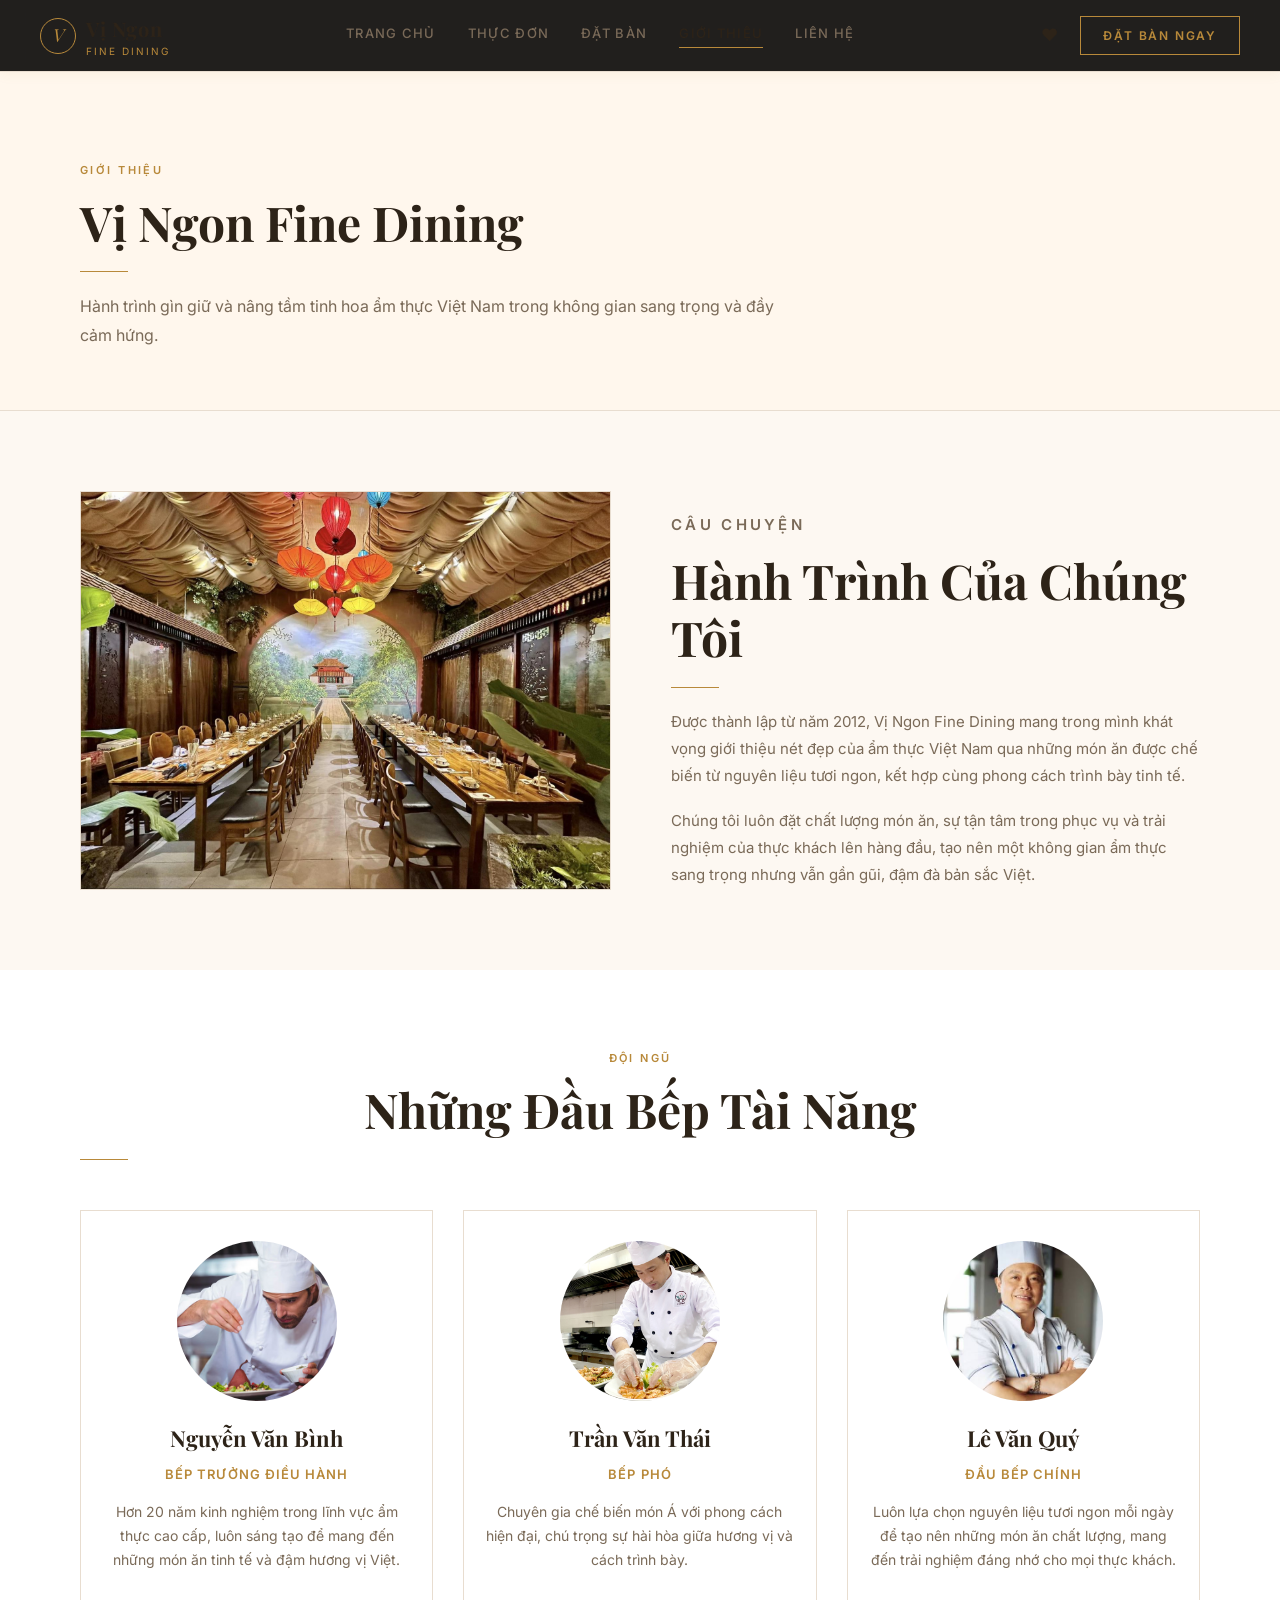
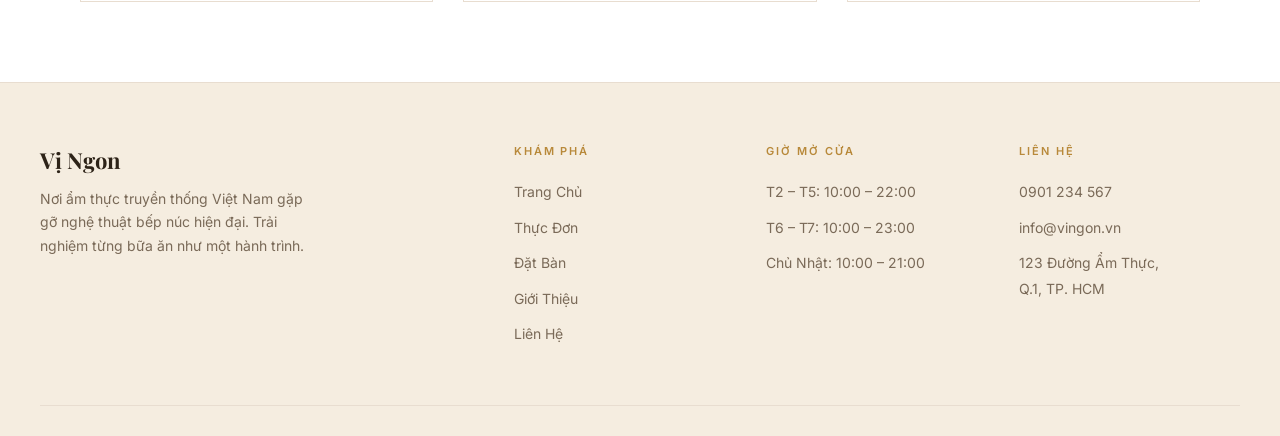
==== commit 61be3fc6: "Update about.html" ====
--- a/pages/about.html
+++ b/pages/about.html
@@ -17,7 +17,7 @@
         Trang: about.html - Trang Giới thiệu nhà hàng
         Chức năng: Hiển thị thông tin giới thiệu về nhà hàng,
         câu chuyện hình thành và đội ngũ đầu bếp của Vị Ngon Fine Dining.
-        Người viết: MSSV ........ - Họ tên: ............
+        Người viết: MSSV B2408835 - Họ tên: Trần Lý An
         Liên kết logic với:
         + css/about.css (thiết kế giao diện)
         + js/about.js (hiệu ứng và xử lý riêng của trang)
--- a/css/about.css
+++ b/css/about.css
@@ -1,5 +1,21 @@
+/*
+  about.css - Style riêng cho trang Giới Thiệu (about.html)
+    MSSV: B2408835
+    Họ tên: Trần Lý An
+  Chiến lược Responsive: MOBILE-FIRST
+    - Style gốc bên dưới được viết cho màn hình nhỏ (điện thoại) trước.
+    - Dùng @media (min-width: ...) để mở rộng dần giao diện
+      lên Tablet và Desktop.
+*/
+
+/* ==========================
+   PHẦN HERO ĐẦU TRANG
+   Hiển thị tiêu đề và mô tả
+   của trang Giới thiệu.
+========================== */
+
 .page-hero {
-  padding: 90px 0 60px;
+  padding: 70px 0 50px;
   background: #fff7ed;
   border-bottom: 1px solid var(--color-border);
 }
@@ -11,19 +27,25 @@
   color: var(--color-muted);
 }
 
+/* ==========================
+   PHẦN CÂU CHUYỆN NHÀ HÀNG
+   Hiển thị hình ảnh và nội dung
+   giới thiệu về nhà hàng.
+========================== */
+
 .about-story {
-  padding: 80px 0;
+  padding: 60px 0;
 }
 
 .story-content {
   display: flex;
-  align-items: center;
-  gap: 60px;
+  flex-direction: column;
+  gap: 40px;
 }
 
 .story-image,
 .story-text {
-  flex: 1;
+  width: 100%;
 }
 
 .story-image {
@@ -39,6 +61,8 @@
   transition: transform 0.4s;
 }
 
+/* Phóng to nhẹ hình ảnh khi di chuột */
+
 .story-image:hover img {
   transform: scale(1.05);
 }
@@ -50,38 +74,49 @@
   color: var(--color-muted);
 }
 
+/* ==========================
+   PHẦN ĐỘI NGŨ ĐẦU BẾP
+   Hiển thị các đầu bếp của
+   nhà hàng dưới dạng lưới.
+========================== */
+
 .team {
-  padding: 80px 0;
+  padding: 60px 0;
   background: var(--color-white);
   text-align: center;
 }
 
+/* Mobile: mặc định hiển thị 1 cột */
+
 .team-grid {
   display: grid;
-  grid-template-columns: repeat(3, 1fr);
+  grid-template-columns: 1fr;
   gap: 30px;
   margin-top: 50px;
 }
 
+
+ /* Thẻ hiển thị thông tin của từng đầu bếp */
 .chef-card {
   background: var(--color-white);
   border: 1px solid var(--color-border);
   padding: 30px 20px;
-
-  opacity: 0;
-  transform: translateY(40px);
-
   transition:
-    opacity 0.6s ease,
-    transform 0.6s ease,
     border-color 0.25s,
+    transform 0.25s,
     box-shadow 0.25s;
-}
+
+}
+
+/* JavaScript sẽ thêm class "show"
+   khi thẻ đầu bếp xuất hiện trên màn hình */
 
 .chef-card.show {
   opacity: 1;
   transform: translateY(0);
 }
+
+/* Hiệu ứng khi di chuột */
 
 .chef-card:hover {
   border-color: var(--color-gold);
@@ -89,14 +124,18 @@
   box-shadow: 0 8px 20px rgba(184, 137, 58, 0.12);
 }
 
+/* Ảnh đầu bếp */
+
 .chef-card img {
-  width: 160px;
-  height: 160px;
+  width: 140px;
+  height: 140px;
   border-radius: 50%;
   object-fit: cover;
   display: block;
   margin: 0 auto 20px;
 }
+
+/* Tên đầu bếp */
 
 .chef-card h3 {
   font-family: var(--font-display);
@@ -104,6 +143,8 @@
   font-size: 22px;
   margin-bottom: 8px;
 }
+
+/* Chức vụ */
 
 .chef-card span {
   display: block;
@@ -115,79 +156,81 @@
   margin-bottom: 15px;
 }
 
+/* Mô tả */
+
 .chef-card p {
   font-size: 14px;
   line-height: 1.7;
   color: var(--color-muted);
 }
 
-.about-features {
-  padding: 70px 0;
-  border-top: 1px solid var(--color-border);
-}
-
-.about-features .container {
-  display: grid;
-  grid-template-columns: repeat(3, 1fr);
-  gap: 30px;
-}
-
-.feature-card {
-  border: 1px solid var(--color-border);
-  padding: 35px 20px;
-  text-align: center;
-  transition: 0.3s;
-}
-
-.feature-card:hover {
-  border-color: var(--color-gold);
-  box-shadow: 0 6px 18px rgba(184, 137, 58, 0.12);
-  transform: translateY(-4px);
-}
-
-.feature-card h3 {
-  font-family: var(--font-display);
-  color: var(--color-cream);
-  font-size: 22px;
-  margin-bottom: 10px;
-}
-
-.feature-card p {
-  color: var(--color-muted);
-  font-size: 14px;
-  line-height: 1.7;
-}
-
-@media (max-width: 992px) {
+/* ==========================================
+   Tablet trở lên (>=768px)
+   - Chuyển phần câu chuyện thành 2 cột.
+   - Đội ngũ đầu bếp hiển thị 2 cột.
+========================================== */
+
+@media (min-width: 768px) {
+
+  .page-hero {
+    padding: 80px 0 55px;
+  }
+
+  .about-story,
+  .team {
+    padding: 70px 0;
+  }
+
   .story-content {
-    flex-direction: column;
-    gap: 40px;
-  }
-
-  .team-grid,
-  .about-features .container {
+    flex-direction: row;
+    align-items: center;
+    gap: 50px;
+  }
+
+  .story-image,
+  .story-text {
+    flex: 1;
+  }
+
+  .team-grid {
     grid-template-columns: repeat(2, 1fr);
   }
-}
-
-@media (max-width: 768px) {
+
+  .chef-card img {
+    width: 150px;
+    height: 150px;
+  }
+
+}
+
+/* ==========================================
+   Desktop trở lên (>=992px)
+   - Đội ngũ đầu bếp hiển thị 3 cột.
+   - Tăng khoảng cách giữa các phần.
+========================================== */
+
+@media (min-width: 992px) {
+
   .page-hero {
-    padding: 70px 0 50px;
+    padding: 90px 0 60px;
   }
 
   .about-story,
-  .team,
-  .about-features {
-    padding: 60px 0;
-  }
-
-  .team-grid,
-  .about-features .container {
-    grid-template-columns: 1fr;
+  .team {
+    padding: 80px 0;
+  }
+
+  .story-content {
+    gap: 60px;
+  }
+
+  .team-grid {
+    grid-template-columns: repeat(3, 1fr);
   }
 
   .chef-card img {
-    width: 140px;
-    height: 140px;
-  }
-}
+    width: 160px;
+    height: 160px;
+  }
+
+}
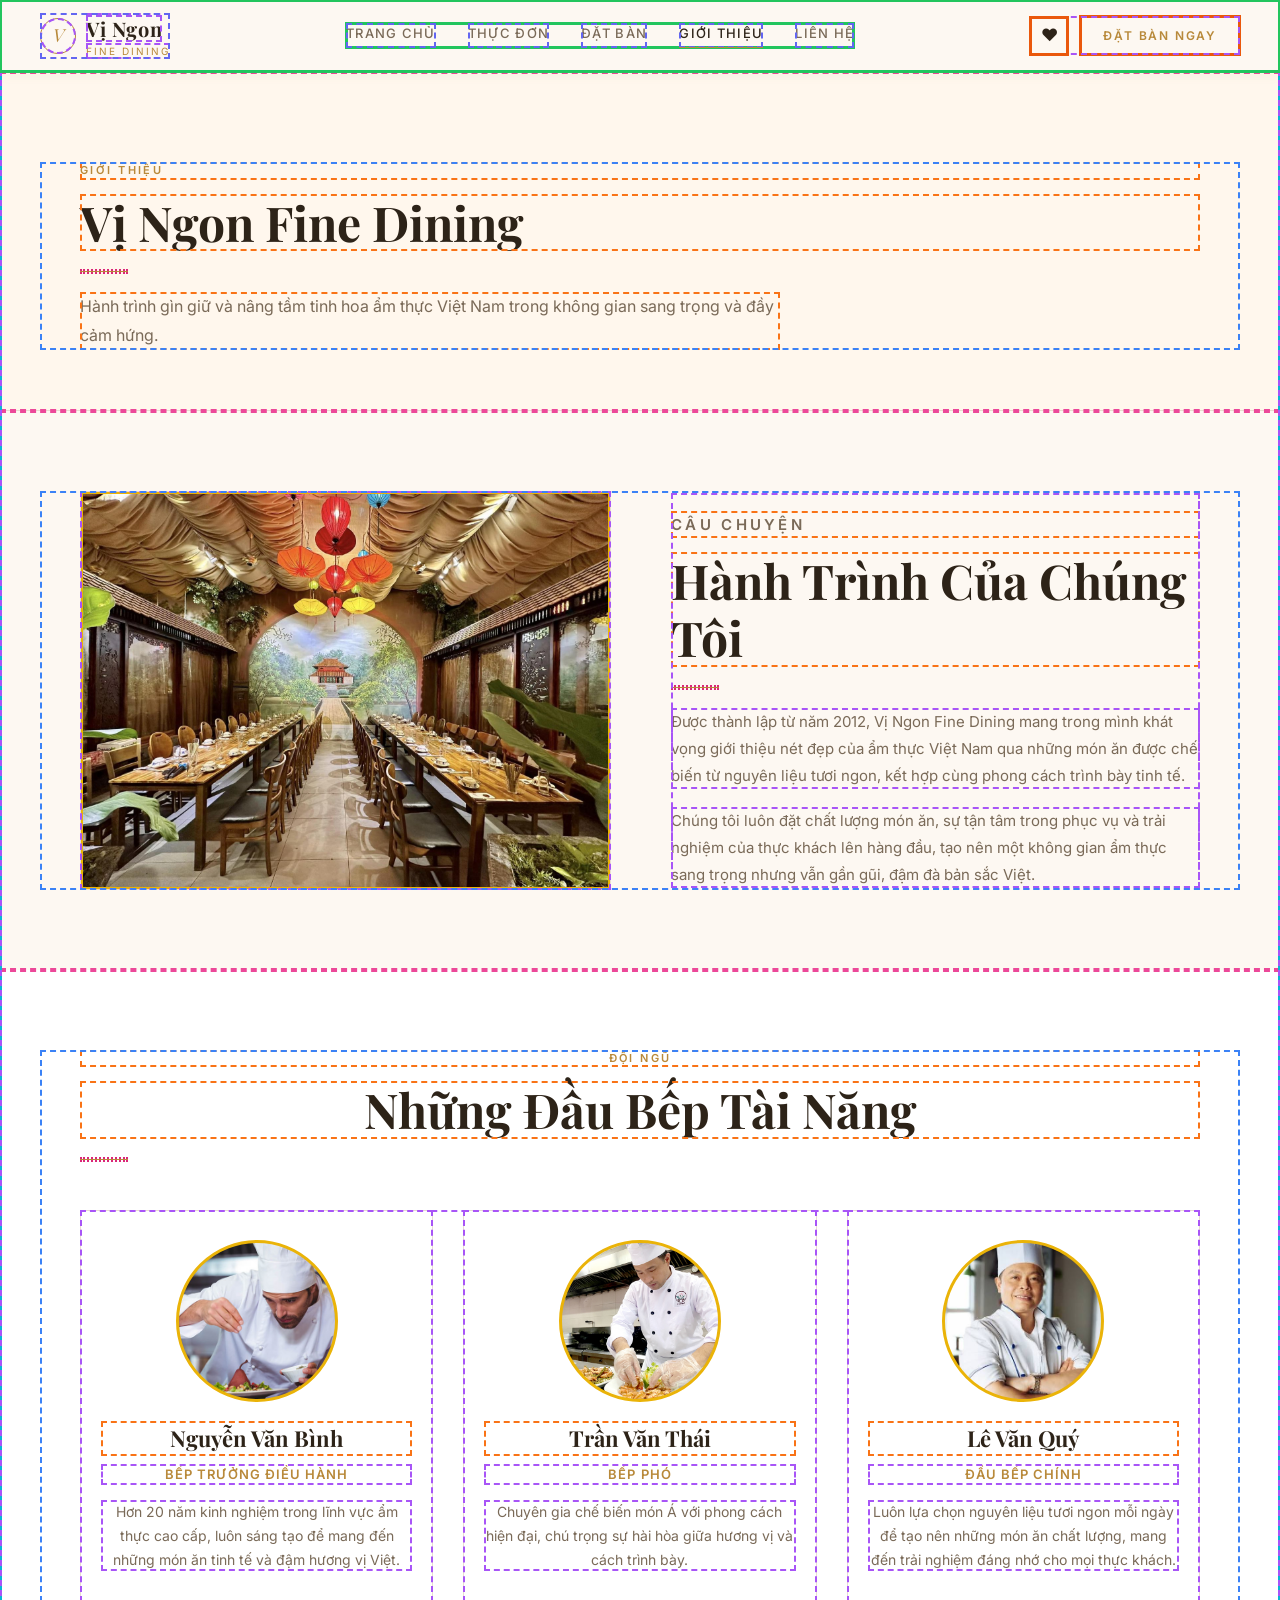
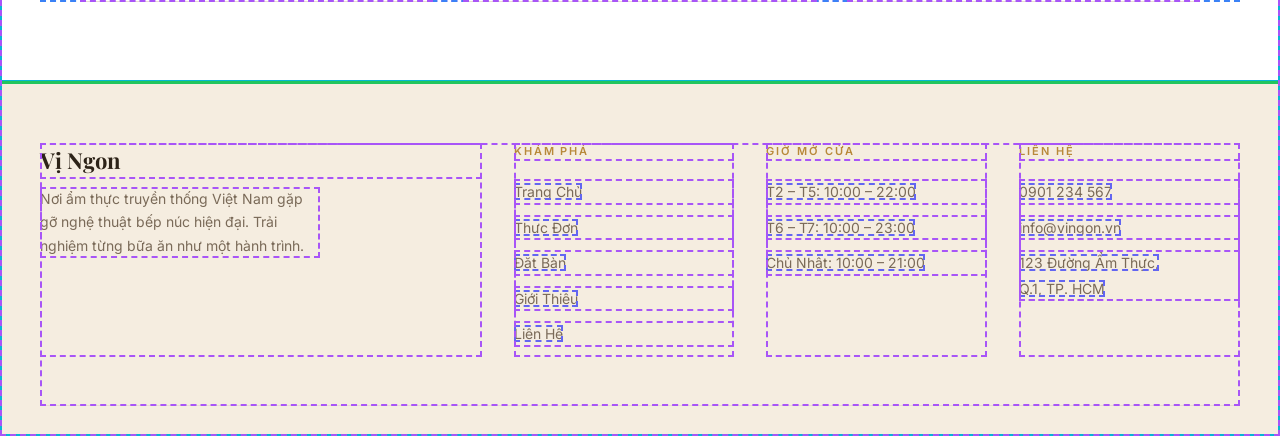
==== commit a75e1fcb: "wireframe" ====
--- a/pages/about.html
+++ b/pages/about.html
@@ -1,5 +1,6 @@
 <!DOCTYPE html>
 <html lang="vi">
+      <link rel="stylesheet" href="../css/debug-outline.css" />
 
 <head>
     <meta charset="UTF-8">
@@ -17,7 +18,7 @@
         Trang: about.html - Trang Giới thiệu nhà hàng
         Chức năng: Hiển thị thông tin giới thiệu về nhà hàng,
         câu chuyện hình thành và đội ngũ đầu bếp của Vị Ngon Fine Dining.
-        Người viết: MSSV B2408835 - Họ tên: Trần Lý An
+        Người viết: MSSV ........ - Họ tên: ............
         Liên kết logic với:
         + css/about.css (thiết kế giao diện)
         + js/about.js (hiệu ứng và xử lý riêng của trang)
--- a/css/debug-outline.css
+++ b/css/debug-outline.css
@@ -0,0 +1,59 @@
+/* Outline */
+* {
+  outline: 2px dashed #a855f7 !important;
+  outline-offset: -2px;
+}
+
+body,
+main {
+  outline: 3px solid #06b6d4 !important;
+}
+
+header,
+footer,
+nav {
+  outline: 3px solid #22c55e !important;
+}
+
+section {
+  outline: 2px dashed #ec4899 !important;
+}
+
+.container {
+  outline: 2px dashed #3b82f6 !important;
+}
+
+h1,
+h2,
+h3,
+.section-title,
+.page-hero-desc,
+.section-label {
+  outline: 2px dashed #f97316 !important;
+}
+
+button,
+.tab-btn,
+.btn-primary,
+.btn-outline,
+.btn-reserve,
+.btn-favorite-header {
+  outline: 3px solid #ea580c !important;
+}
+
+.menu-item,
+.menu-grid > * {
+  outline: 3px solid #16a34a !important;
+}
+
+img {
+  outline: 3px solid #eab308 !important;
+}
+
+a {
+  outline: 2px dashed #6366f1 !important;
+}
+
+.divider-gold {
+  outline: 2px dotted #db2777 !important;
+}
--- a/css/about.css
+++ b/css/about.css
@@ -101,11 +101,15 @@
   background: var(--color-white);
   border: 1px solid var(--color-border);
   padding: 30px 20px;
+
+  opacity: 0;
+  transform: translateY(30px);
+
   transition:
+    opacity 0.5s ease,
+    transform 0.5s ease,
     border-color 0.25s,
-    transform 0.25s,
     box-shadow 0.25s;
-
 }
 
 /* JavaScript sẽ thêm class "show"
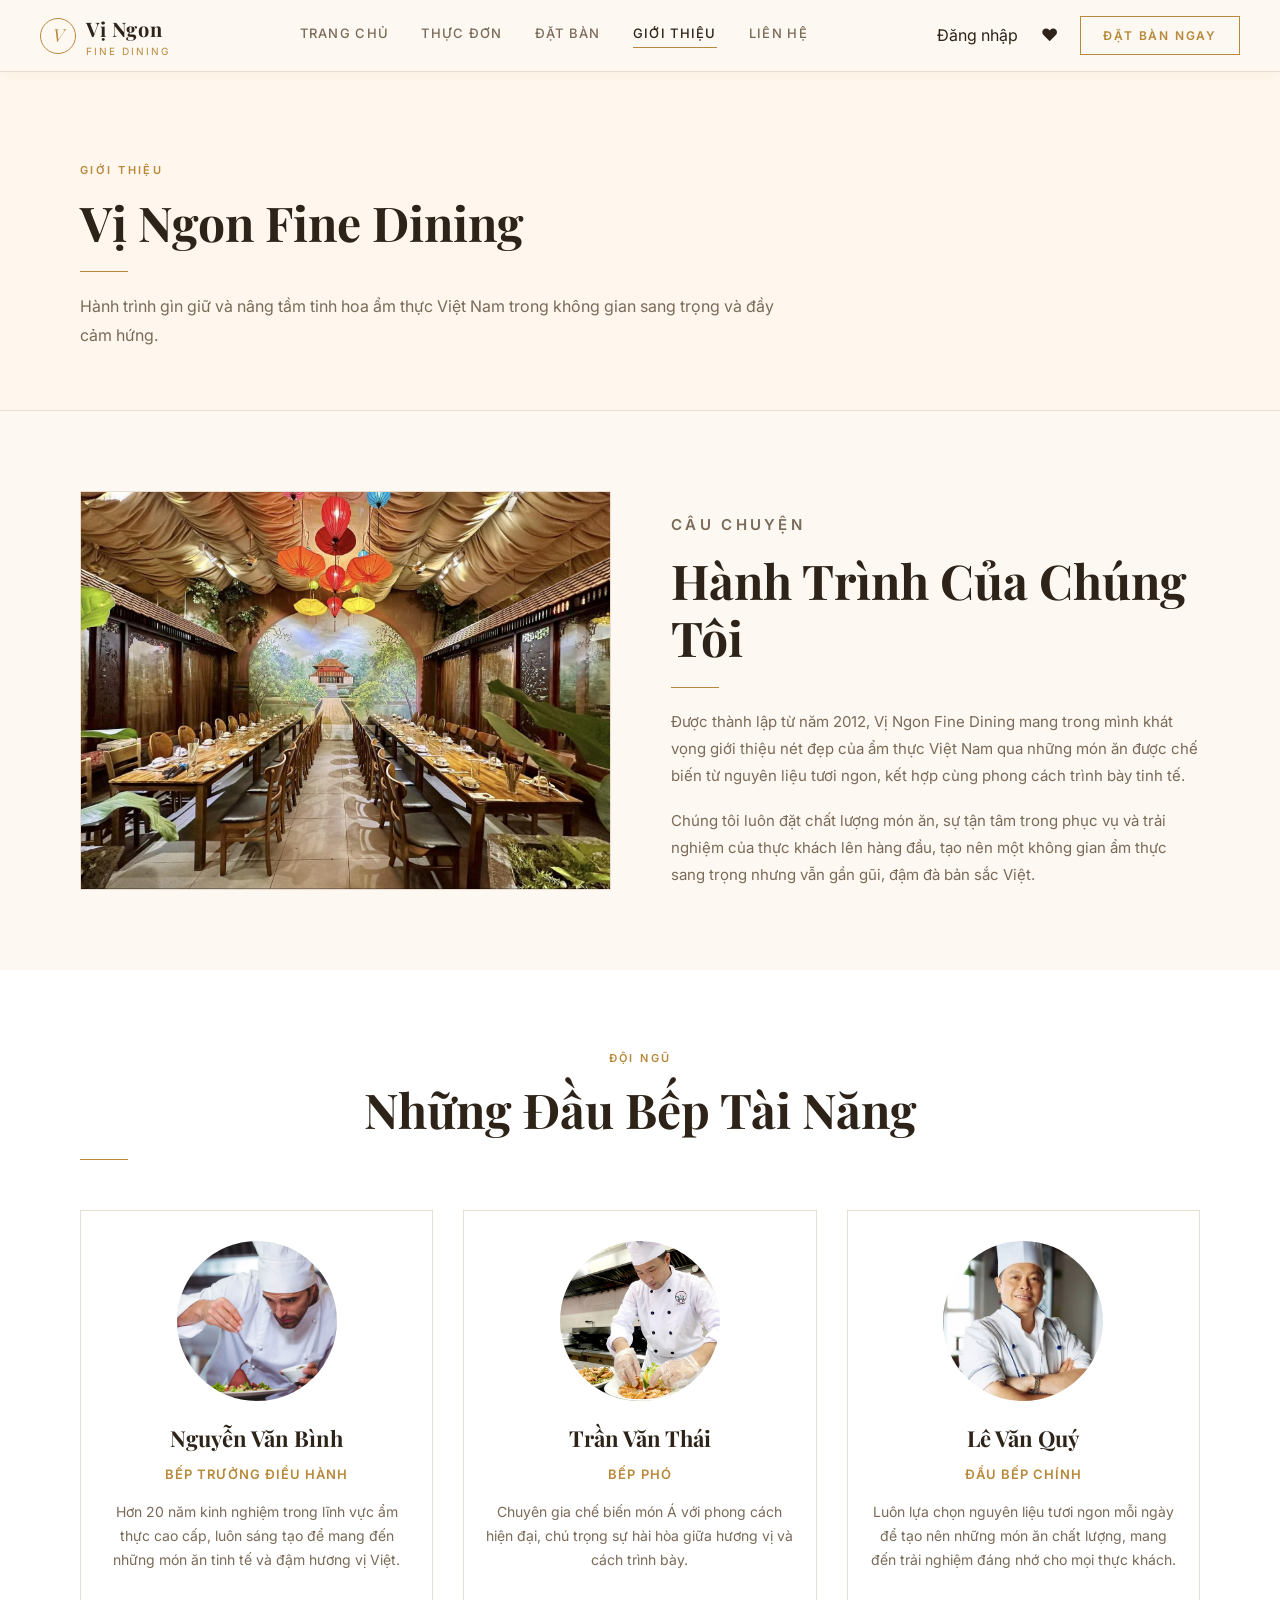
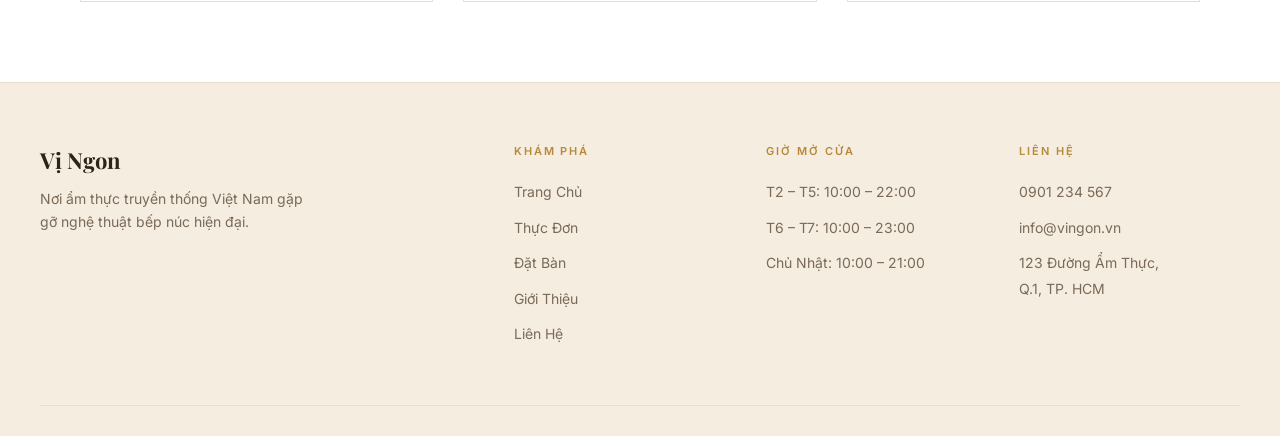
==== commit 04452efd: "fix" ====
--- a/pages/about.html
+++ b/pages/about.html
@@ -1,7 +1,5 @@
 <!DOCTYPE html>
 <html lang="vi">
-      <link rel="stylesheet" href="../css/debug-outline.css" />
-
 <head>
     <meta charset="UTF-8">
     <meta name="viewport" content="width=device-width, initial-scale=1.0">
@@ -13,7 +11,7 @@
 
     <link rel="stylesheet" href="../css/shared.css">
     <link rel="stylesheet" href="../css/about.css">
-
+    <!-- <link rel="stylesheet" href="../css/debug-outline.css" /> -->
     <!--
         Trang: about.html - Trang Giới thiệu nhà hàng
         Chức năng: Hiển thị thông tin giới thiệu về nhà hàng,
--- a/css/shared.css
+++ b/css/shared.css
@@ -1,160 +1,102 @@
 /*
   ==========================================================================
-  shared.css - Style dùng chung cho toàn bộ website (header, footer, nút,
-  container, biến màu/font...)
+  shared.css - Style dùng chung cho toàn site (header, footer, nút, container...)
   MSSV: B2405536 - Họ tên: Nguyễn Bảo Tín
   ==========================================================================
-
-  CHIẾN LƯỢC RESPONSIVE: MOBILE-FIRST
-    - Toàn bộ style bên dưới (NGOÀI @media) là style GỐC cho MÀN HÌNH NHỎ
-      (điện thoại) — layout "nền" áp dụng cho MỌI kích thước màn hình.
-    - Dùng @media (min-width: ...) để MỞ RỘNG / bổ sung style cho tablet,
-      desktop — càng lên màn hình lớn thì @media sau càng "ghi đè" thêm
-      style mới (không xóa đi style gốc, chỉ bổ sung/thay đổi 1 vài thuộc tính).
-
-  FILE NÀY ĐƯỢC NẠP (link) TRƯỚC TIÊN Ở MỌI TRANG HTML, vì:
-    1. Chứa CSS Reset (chuẩn hoá cách trình duyệt hiển thị mặc định)
-    2. Chứa biến màu/font dùng CHUNG (:root) mà các file CSS khác (menu.css,
-       home.css, about.css...) đều gọi lại qua var(--ten-bien)
-    3. Chứa style của header + footer — 2 khối HTML do shared.js tự chèn
-       vào MỌI trang, nên CSS của chúng cũng phải nằm ở file dùng chung.
 */
 
-/* ==========================================================================
-   CSS RESET — chuẩn hoá lại mặc định của trình duyệt
-   ========================================================================== */
+/* ===== RESET mặc định trình duyệt ===== */
 *,
 *::before,
 *::after {
-  /* Chọn TẤT CẢ phần tử + các phần tử "ảo" (::before/::after do CSS/JS tạo thêm) */
-
-  box-sizing: border-box;
-  /* Đổi cách tính kích thước: width/height khai báo đã BAO GỒM LUÔN padding
-     và border, không bị cộng thêm ra ngoài. Nhờ vậy viết "width: 100%;
-     padding: 12px;" (như .form-group input) sẽ không bị vỡ ra ngoài khung
-     chứa — nếu không có dòng này, phần tử sẽ RỘNG HƠN 100% một cách âm thầm. */
-
+  box-sizing: border-box; /* width/height tính luôn cả padding + border */
   margin: 0;
-  padding: 0;
-  /* Mỗi trình duyệt tự đặt margin/padding mặc định khác nhau cho từng thẻ
-     (h1, p, ul, button...). Reset về 0 để loại bỏ khoảng trống "vô hình"
-     ngoài ý muốn, rồi tự set lại margin/padding theo ý riêng ở từng phần
-     CSS cụ thể — tránh layout bị lệch khó kiểm soát giữa các trình duyệt. */
-}
-
-/* ==========================================================================
-   BIẾN CSS DÙNG CHUNG (CSS Custom Properties) — khai báo 1 lần, dùng ở
-   MỌI file CSS khác trong dự án qua cú pháp var(--ten-bien)
-   ========================================================================== */
+  padding: 0; /* xoá margin/padding mặc định của trình duyệt */
+}
+
+/* ===== BIẾN DÙNG CHUNG (CSS variables) ===== */
 :root {
-  /* :root = toàn bộ trang <html> -> biến khai báo ở đây có phạm vi TOÀN CỤC,
-     mọi file CSS (miễn shared.css được nạp trước) đều gọi lại được. */
-
-  --color-bg: #fdf8f2; /* màu nền CHÍNH của toàn trang (kem nhạt) */
-  --color-surface: #fff7ed; /* màu nền các khối "nổi" lên trên nền chính (card, form, hero...) */
-  --color-border: #e8ddd0; /* màu viền dùng chung cho mọi đường kẻ/khung */
-  --color-gold: #b8893a; /* màu vàng CHỦ ĐẠO — thể hiện tinh thần "fine dining" sang trọng */
-  --color-gold-dim: #d4a85a; /* màu vàng NHẠT hơn, dùng cho trạng thái hover/viền phụ */
-  --color-cream: #2d2318; /* màu chữ CHÍNH (nâu đậm gần đen, không dùng đen thuần #000 cho dịu mắt hơn) */
-  --color-muted: #7a6a58; /* màu chữ PHỤ/mờ — dùng cho mô tả, ghi chú, thông tin ít quan trọng hơn */
-  --color-white: #ffffff; /* tách riêng thành biến để dễ đổi đồng bộ nếu cần, thay vì viết #fff rải rác */
-
-  --font-display: "Playfair Display", Georgia, serif;
-  /* Font cho TIÊU ĐỀ (h1, h2, tên món ăn...) — chữ có chân (serif), tạo cảm
-     giác sang trọng, cổ điển. "Georgia, serif" là font DỰ PHÒNG (fallback):
-     nếu Google Fonts (Playfair Display) load lỗi/chậm, trình duyệt tự
-     dùng Georgia (có sẵn trên máy) hoặc font serif mặc định bất kỳ. */
-
-  --font-body: "Inter", system-ui, sans-serif;
-  /* Font cho NỘI DUNG thường (đoạn văn, nút, menu...) — chữ không chân
-     (sans-serif), dễ đọc ở kích thước nhỏ. "system-ui" là font hệ thống
-     của chính thiết bị người dùng, dùng làm dự phòng tiếp theo Inter. */
-
-  --nav-height: 72px;
-  /* Chiều cao CỐ ĐỊNH của thanh header. Vì .site-header dùng
-     position: fixed (nổi đè lên nội dung), nên .main phải có
-     padding-top đúng bằng giá trị này (xem khối "main" bên dưới) để
-     nội dung trang KHÔNG bị header che mất phần đầu. */
-}
-
-/* ==========================================================================
-   STYLE MẶC ĐỊNH CHO CÁC THẺ HTML CƠ BẢN
-   ========================================================================== */
+  --color-bg: #fdf8f2;        /* nền chính */
+  --color-surface: #fff7ed;   /* nền khối nổi (card, form...) */
+  --color-border: #e8ddd0;    /* màu viền chung */
+  --color-gold: #b8893a;      /* vàng chủ đạo */
+  --color-gold-dim: #d4a85a;  /* vàng nhạt (hover) */
+  --color-cream: #2d2318;     /* chữ chính */
+  --color-muted: #7a6a58;     /* chữ phụ/mờ */
+  --color-white: #ffffff;
+
+  --font-display: "Playfair Display", Georgia, serif; /* font tiêu đề */
+  --font-body: "Inter", system-ui, sans-serif;         /* font nội dung */
+
+  --nav-height: 72px; /* chiều cao header, dùng để bù padding-top cho main */
+}
+
+/* ===== Style thẻ HTML cơ bản ===== */
 html {
-  scroll-behavior: smooth;
-  /* Khi bấm link nội bộ trỏ tới 1 vị trí trong trang (vd "#favorite"),
-     trang tự CUỘN MƯỢT tới đó thay vì nhảy giật cục ngay lập tức. */
+  scroll-behavior: smooth; /* cuộn mượt khi bấm link neo (#id) */
 }
 
 body {
   background-color: var(--color-bg);
   color: var(--color-cream);
-  font-family: var(--font-body); /* font mặc định cho MỌI chữ trong trang,
-                                     trừ khi bị ghi đè riêng (vd h1 dùng --font-display) */
+  font-family: var(--font-body);
   font-size: 16px;
-  line-height: 1.6; /* khoảng cách giữa các dòng chữ = 1.6 lần cỡ chữ, giúp đoạn văn dễ đọc, thoáng mắt */
-  min-height: 100vh; /* body LUÔN cao tối thiểu bằng đúng 1 màn hình, để footer không bị "trồi" lên
-                         giữa trang khi nội dung trang quá ít (ít món, ít đoạn văn...) */
-  display: flex;
-  flex-direction: column;
-  /* body là flex container xếp DỌC (header/main/footer nối tiếp nhau),
-     kết hợp với "main { flex: 1 }" bên dưới để đẩy footer luôn nằm ở
-     ĐÁY trang dù nội dung main ngắn hay dài (kỹ thuật "sticky footer"). */
+  line-height: 1.6;
+  min-height: 100vh;
+  display: flex;
+  flex-direction: column; /* header/main/footer xếp dọc, kỹ thuật sticky footer */
 }
 
 a {
-  color: inherit; /* link chữ mặc định LẤY LUÔN màu chữ của thẻ cha, không bị màu xanh/tím mặc định của trình duyệt */
-  text-decoration: none; /* bỏ gạch chân mặc định của link */
+  color: inherit;
+  text-decoration: none;
 }
 img {
-  max-width: 100%; /* ảnh KHÔNG BAO GIỜ vượt quá chiều rộng khung chứa nó -> luôn responsive, không tràn layout */
-  display: block; /* ảnh mặc định là inline (dính vào dòng chữ, có khoảng trống thừa dưới ảnh do baseline) ->
-                      đổi thành block để loại bỏ khoảng trống thừa đó, ảnh nằm độc lập 1 khối */
+  max-width: 100%; /* ảnh responsive, không tràn khung */
+  display: block;
 }
 ul {
-  list-style: none; /* bỏ dấu chấm/số thứ tự mặc định của danh sách (dùng cho menu, footer...) */
+  list-style: none;
 }
 
 /* ==========================================================================
-   HEADER — thanh điều hướng trên cùng (do shared.js tự chèn HTML vào)
-   Mobile: chỉ hiện logo + icon yêu thích + nút hamburger (menu/nút đặt bàn ẩn)
+   HEADER — Mobile: chỉ hiện logo + icon yêu thích + nút hamburger
    ========================================================================== */
 .site-header {
-  position: fixed; /* header LUÔN đứng yên ở đầu màn hình, không bị cuộn theo nội dung trang */
+  position: fixed; /* luôn dính đầu trang */
   top: 0;
   left: 0;
-  right: 0; /* 3 dòng top/left/right = 0 -> header trải dài hết chiều ngang, dính sát mép trên */
-  z-index: 1000; /* số lớn để header LUÔN nổi lên TRÊN các phần tử khác (không bị nội dung trang che mất) */
-  height: var(--nav-height); /* dùng đúng biến đã khai báo ở :root, đồng bộ với padding-top của <main> */
-  background: rgba(253, 248, 242, 0.95); /* nền màu kem, hơi TRONG (95% đục) để thấy mờ mờ nội dung phía sau khi cuộn */
-  backdrop-filter: blur(12px); /* làm MỜ (blur) phần nội dung nằm NGAY PHÍA SAU header khi nó trong suốt 1 phần,
-                                    tạo hiệu ứng "kính mờ" (frosted glass) hiện đại, sang trọng */
+  right: 0;
+  z-index: 1000; /* nổi trên mọi phần tử khác */
+  height: var(--nav-height);
+  background: rgba(253, 248, 242, 0.95);
+  backdrop-filter: blur(12px); /* hiệu ứng kính mờ */
   border-bottom: 1px solid var(--color-border);
   display: flex;
-  align-items: center; /* logo, menu, nút... đều canh giữa theo chiều CAO của header */
+  align-items: center;
   padding: 0 20px;
-  justify-content: space-between; /* logo đẩy về bên trái, nhóm nút/menu đẩy về bên phải, 2 đầu đối xứng */
-  box-shadow: 0 2px 12px rgba(184, 137, 58, 0.07); /* đổ bóng nhẹ dưới header, tách lớp với nội dung phía dưới */
+  justify-content: space-between; /* logo trái, actions phải */
+  box-shadow: 0 2px 12px rgba(184, 137, 58, 0.07);
 }
 
 .header-logo {
   display: flex;
   align-items: center;
-  gap: 10px; /* khoảng cách giữa icon logo tròn và khối chữ "Vị Ngon / Fine Dining" */
+  gap: 10px;
 }
 
 .header-logo .logo-icon {
   width: 36px;
   height: 36px;
   border: 1.5px solid var(--color-gold);
-  border-radius: 50%; /* bo tròn hoàn toàn -> hình tròn chứa chữ "V" */
-  display: flex;
-  align-items: center;
-  justify-content: center; /* canh chữ "V" nằm chính giữa hình tròn */
+  border-radius: 50%; /* hình tròn chứa chữ "V" */
+  display: flex;
+  align-items: center;
+  justify-content: center;
   font-family: var(--font-display);
   color: var(--color-gold);
   font-size: 18px;
-  font-style: italic; /* chữ "V" nghiêng, tạo nét riêng cho logo giống kiểu chữ ký thương hiệu */
+  font-style: italic;
 }
 
 .header-logo .logo-name {
@@ -167,38 +109,33 @@
 
 .header-logo .logo-sub {
   font-size: 10px;
-  letter-spacing: 0.2em; /* giãn chữ RẤT rộng, kiểu chữ phụ đề thường thấy ở logo nhà hàng cao cấp */
-  text-transform: uppercase;
-  color: var(--color-gold);
-  display: block; /* xuống dòng riêng, nằm dưới "Vị Ngon" (mặc định span là inline, nằm cùng dòng) */
-  margin-top: -2px; /* kéo sát lên gần dòng "Vị Ngon" phía trên, 2 dòng chữ logo không bị cách quá xa */
-}
-
-/* Mobile: menu chính (Trang Chủ/Thực Đơn/...) ẨN mặc định, sẽ hiện dạng
-   dropdown khi bấm hamburger (class .nav-mobile-open do shared.js gắn vào body) */
+  letter-spacing: 0.2em; /* chữ phụ đề giãn rộng */
+  text-transform: uppercase;
+  color: var(--color-gold);
+  display: block;
+  margin-top: -2px; /* sát lên dòng logo chính */
+}
+
+/* Mobile: menu chính ẩn mặc định, hiện dạng dropdown khi bấm hamburger */
 .nav-links {
   display: none;
   align-items: center;
   gap: 32px;
 }
 
-/* Nhóm các phần tử BÊN PHẢI header: icon yêu thích, nút đặt bàn, nút hamburger.
-   Gom vào 1 div riêng để dễ canh khoảng cách (gap) giữa 3 phần tử này bằng
-   flexbox, mà KHÔNG ảnh hưởng tới flexbox chính của .site-header (justify-content) */
+/* Nhóm nút bên phải header: icon yêu thích, đặt bàn, hamburger */
 .header-actions {
   display: flex;
   align-items: center;
   gap: 12px;
 }
 
-/* Icon ♥ trên header — LUÔN hiện ở MỌI trang (vì nằm trong header dùng
-   chung), cho khách xem lại nhanh số món yêu thích đã đánh dấu ở trang
-   Menu (dữ liệu đọc từ localStorage, do shared.js cập nhật). */
+/* Icon ♥ luôn hiện ở mọi trang, hiển thị số món yêu thích đã lưu (localStorage) */
 .btn-favorite-header {
-  position: relative; /* làm điểm neo để .favorite-badge (position: absolute) định vị đúng góc icon này */
-  display: flex;
-  align-items: center;
-  justify-content: center; /* canh icon ♥ nằm chính giữa vùng bấm 38x38px, dễ bấm trên di động */
+  position: relative; /* điểm neo cho .favorite-badge */
+  display: flex;
+  align-items: center;
+  justify-content: center;
   width: 38px;
   height: 38px;
   font-size: 17px;
@@ -207,25 +144,24 @@
 }
 
 .btn-favorite-header:hover {
-  color: #d1495b; /* rê chuột vào -> chuyển màu đỏ hồng, gợi ý đây là icon liên quan tới "yêu thích" */
-}
-
-/* Badge (chấm tròn nhỏ) hiện SỐ LƯỢNG món yêu thích, đặt ở góc icon ♥.
-   Ẩn hẳn khi chưa thích món nào (class "hidden" gắn sẵn, gỡ bằng JS khi có dữ liệu) */
+  color: #d1495b; /* đỏ hồng khi hover */
+}
+
+/* Badge số lượng món yêu thích, ẩn khi chưa có món nào */
 .favorite-badge {
-  position: absolute; /* định vị theo góc của .btn-favorite-header (phần tử cha có position: relative) */
+  position: absolute;
   top: -2px;
-  right: -4px; /* đẩy badge ra một chút NGOÀI góc trên-phải của icon, kiểu "chấm thông báo" quen thuộc */
+  right: -4px;
   min-width: 17px;
   height: 17px;
-  padding: 0 4px; /* padding ngang để số 2 chữ số (vd "12") không bị bó chật, badge tự giãn rộng ra thêm */
-  border-radius: 999px; /* số cực lớn -> luôn bo tròn hoàn toàn 2 đầu, kể cả khi badge giãn rộng ra vì số dài */
+  padding: 0 4px;
+  border-radius: 999px; /* luôn bo tròn 2 đầu */
   background: #d1495b;
   color: #fff;
   font-size: 10px;
   font-weight: 700;
-  line-height: 17px; /* bằng đúng height -> chữ số căn giữa theo chiều cao badge */
-  text-align: center; /* chữ số căn giữa theo chiều ngang badge */
+  line-height: 17px;
+  text-align: center;
 }
 
 .favorite-badge.hidden {
@@ -238,38 +174,34 @@
   letter-spacing: 0.1em;
   text-transform: uppercase;
   color: var(--color-muted);
-  position: relative; /* làm điểm neo cho ::after (gạch chân chạy khi hover) định vị đúng bên trong link này */
-  padding-bottom: 4px; /* chừa khoảng trống dưới chữ để gạch chân (::after) không dính sát vào chữ */
+  position: relative; /* điểm neo cho gạch chân ::after */
+  padding-bottom: 4px;
   transition: color 0.25s;
 }
 
 .nav-links a::after {
-  /* Đường gạch chân chạy dần từ trái sang phải khi hover — tạo bằng
-     pseudo-element ::after (không cần thêm thẻ HTML nào) */
-  content: ""; /* bắt buộc phải có content (dù để rỗng) thì pseudo-element mới hiển thị được */
+  /* gạch chân chạy khi hover, tạo bằng pseudo-element */
+  content: "";
   position: absolute;
   bottom: 0;
   left: 0;
-  width: 0; /* mặc định RỘNG = 0 (không thấy gì) */
+  width: 0;
   height: 1px;
   background: var(--color-gold);
-  transition: width 0.3s ease; /* khi width đổi (ở trạng thái hover bên dưới), nó "chạy" dần ra chứ không hiện ngay tức thì */
+  transition: width 0.3s ease;
 }
 
 .nav-links a:hover,
 .nav-links a.active {
-  /* Link đang được RÊ CHUỘT vào, hoặc link của TRANG ĐANG XEM (class "active"
-     do shared.js tự gắn) -> chữ chuyển màu đậm hơn */
-  color: var(--color-cream);
+  color: var(--color-cream); /* hover hoặc đang ở trang này */
 }
 
 .nav-links a:hover::after,
 .nav-links a.active::after {
-  width: 100%; /* gạch chân giãn hết chiều rộng chữ -> kết hợp transition ở trên tạo hiệu ứng "chạy" ra */
-}
-
-/* Mobile: nút "Đặt Bàn Ngay" trên header ẨN mặc định (không đủ chỗ ở màn
-   hình hẹp), chỉ hiện lại bên trong menu dropdown khi bấm hamburger */
+  width: 100%; /* gạch chân chạy hết chiều rộng chữ */
+}
+
+/* Mobile: nút Đặt Bàn trên header ẩn, chỉ hiện trong menu dropdown */
 .btn-reserve {
   display: none;
   font-size: 12px;
@@ -288,15 +220,14 @@
 
 .btn-reserve:hover {
   background: var(--color-gold);
-  color: var(--color-white); /* hover: đảo màu — nền tô vàng đặc, chữ chuyển trắng (hiệu ứng "fill" thường gặp ở nút outline) */
-}
-
-/* Mobile: nút hamburger (3 gạch ngang) HIỂN THỊ mặc định, vì đây là cách
-   duy nhất để mở menu điều hướng trên màn hình hẹp */
+  color: var(--color-white); /* đảo màu khi hover */
+}
+
+/* Mobile: nút hamburger 3 gạch, hiện mặc định */
 .nav-toggle {
   display: flex;
-  flex-direction: column; /* 3 <span> (3 gạch) xếp CHỒNG DỌC lên nhau, không nằm ngang hàng */
-  gap: 5px; /* khoảng cách đều giữa 3 gạch, tạo hình hamburger chuẩn */
+  flex-direction: column; /* 3 span xếp chồng dọc */
+  gap: 5px;
   background: none;
   border: none;
   cursor: pointer;
@@ -306,58 +237,50 @@
 .nav-toggle span {
   display: block;
   width: 24px;
-  height: 2px; /* mỗi <span> là 1 "gạch" mỏng 2px */
+  height: 2px;
   background: var(--color-cream);
   transition:
     transform 0.3s,
-    opacity 0.3s; /* 2 dòng dưới (.open) sẽ đổi transform/opacity, transition này làm hiệu ứng chạy mượt */
-}
-
-/* Khi nav-toggle có class "open" (do shared.js toggle khi bấm) -> biến đổi
-   3 gạch ngang thành hình dấu "X", báo hiệu bấm lần nữa sẽ ĐÓNG menu */
+    opacity 0.3s;
+}
+
+/* Khi có class "open" -> biến 3 gạch thành dấu X */
 .nav-toggle.open span:nth-child(1) {
-  transform: translateY(7px) rotate(45deg); /* gạch 1: dịch xuống rồi xoay 45 độ -> thành nửa trên dấu X */
+  transform: translateY(7px) rotate(45deg);
 }
 .nav-toggle.open span:nth-child(2) {
-  opacity: 0; /* gạch 2 (giữa): ẩn hẳn đi, dấu X chỉ cần 2 gạch chéo */
+  opacity: 0;
 }
 .nav-toggle.open span:nth-child(3) {
-  transform: translateY(-7px) rotate(-45deg); /* gạch 3: dịch lên rồi xoay ngược 45 độ -> thành nửa dưới dấu X */
-}
-
-/* Menu dạng DROPDOWN hiện ra khi bấm hamburger trên mobile.
-   class "nav-mobile-open" được shared.js gắn/gỡ trên <body> (không phải
-   trên chính .nav-links), nên selector ở đây phải viết dạng
-   ".nav-mobile-open .nav-links" (chọn .nav-links nằm BÊN TRONG body có class đó) */
+  transform: translateY(-7px) rotate(-45deg);
+}
+
+/* Menu dropdown mobile, bật/tắt qua class "nav-mobile-open" trên <body> */
 .nav-mobile-open .nav-links {
   display: flex;
-  flex-direction: column; /* các link menu xếp DỌC (khác với hàng ngang trên desktop) */
-  position: fixed; /* dropdown nổi đè lên nội dung trang, không đẩy nội dung xuống */
-  top: var(--nav-height); /* nằm ngay DƯỚI header, không che mất header */
+  flex-direction: column;
+  position: fixed; /* nổi đè lên nội dung */
+  top: var(--nav-height);
   left: 0;
   right: 0;
   background: var(--color-surface);
   border-bottom: 1px solid var(--color-border);
   padding: 24px 32px;
   gap: 20px;
-  z-index: 999; /* thấp hơn header (1000) 1 chút, nhưng vẫn cao hơn nội dung trang bên dưới */
+  z-index: 999;
 }
 
 .nav-mobile-open .btn-reserve {
-  display: inline-block; /* trong menu dropdown mobile, nút Đặt Bàn được hiện lại (khác mặc định display:none ở trên) */
+  display: inline-block; /* hiện lại nút Đặt Bàn trong dropdown */
 }
 
 main {
-  flex: 1; /* main "giãn nở" chiếm hết khoảng trống còn lại giữa header và footer
-              (kết hợp với body { display:flex; flex-direction:column } ở trên)
-              -> đây là kỹ thuật "sticky footer": dù nội dung trang ngắn,
-              footer vẫn luôn bị đẩy xuống ĐÁY màn hình, không trồi lên giữa. */
-  padding-top: var(--nav-height); /* bù đúng phần header (position: fixed) đang "che" phía trên,
-                                       để nội dung đầu trang không bị header đè lên. */
+  flex: 1; /* chiếm hết khoảng trống còn lại -> sticky footer */
+  padding-top: var(--nav-height); /* bù phần header fixed đang che phía trên */
 }
 
 /* ==========================================================================
-   FOOTER — Mobile: xếp 1 cột (do footer-grid dùng grid-template-columns: 1fr)
+   FOOTER — Mobile: xếp 1 cột
    ========================================================================== */
 .site-footer {
   background: #f5ede0;
@@ -366,11 +289,10 @@
 }
 
 .footer-grid {
-  max-width: 1200px; /* nội dung footer không giãn quá rộng trên màn hình cực lớn, giữ dễ đọc */
-  margin: 0 auto; /* margin trái/phải = auto -> tự động canh giữa khối theo chiều ngang trang */
+  max-width: 1200px;
+  margin: 0 auto; /* canh giữa */
   display: grid;
-  grid-template-columns: 1fr; /* Mobile: 1 CỘT duy nhất — các khối (brand, khám phá, giờ mở cửa, liên hệ)
-                                   xếp CHỒNG DỌC lên nhau lần lượt */
+  grid-template-columns: 1fr; /* Mobile: 1 cột */
   gap: 32px;
   padding-bottom: 48px;
   border-bottom: 1px solid var(--color-border);
@@ -388,7 +310,7 @@
   font-size: 14px;
   color: var(--color-muted);
   line-height: 1.7;
-  max-width: 280px; /* giới hạn chiều rộng đoạn giới thiệu, tránh dòng chữ kéo quá dài khó đọc trên màn hình rộng */
+  max-width: 280px; /* giới hạn chiều rộng đoạn giới thiệu */
 }
 
 .footer-col h4 {
@@ -414,7 +336,7 @@
   color: var(--color-cream);
 }
 
-/* Mobile: dòng cuối footer (bản quyền...) xếp DỌC, canh giữa */
+/* Mobile: dòng cuối footer xếp dọc, canh giữa */
 .footer-bottom {
   max-width: 1200px;
   margin: 24px auto 0;
@@ -428,20 +350,18 @@
 }
 
 /* ==========================================================================
-   CÁC CLASS TIỆN ÍCH DÙNG CHUNG (container, nút, tiêu đề section...)
-   Các trang khác (menu.html, about.html...) đều dùng lại các class này
-   thay vì tự định nghĩa riêng, để đồng bộ khoảng cách/kiểu chữ toàn site.
+   CLASS TIỆN ÍCH DÙNG CHUNG (container, nút, tiêu đề section...)
    ========================================================================== */
 .container {
-  max-width: 1200px; /* giới hạn chiều rộng nội dung, không để chữ/ảnh kéo dài hết màn hình cực rộng */
-  margin: 0 auto; /* canh giữa khối theo chiều ngang */
-  padding: 0 20px; /* đệm 2 bên để nội dung không dính sát mép màn hình trên mobile */
+  max-width: 1200px;
+  margin: 0 auto;
+  padding: 0 20px; /* đệm 2 bên tránh dính mép mobile */
 }
 
 .section-label {
   font-size: 11px;
   font-weight: 600;
-  letter-spacing: 0.22em; /* giãn chữ rất rộng — kiểu "nhãn" nhỏ phía trên tiêu đề chính (vd "KHÁM PHÁ") */
+  letter-spacing: 0.22em; /* nhãn nhỏ trên tiêu đề chính */
   text-transform: uppercase;
   color: var(--color-gold);
   margin-bottom: 14px;
@@ -449,12 +369,7 @@
 
 .section-title {
   font-family: var(--font-display);
-  font-size: clamp(28px, 4vw, 48px);
-  /* clamp(nhỏ_nhất, giá_trị_linh_hoạt, lớn_nhất): cỡ chữ tiêu đề TỰ CO GIÃN
-     theo chiều rộng màn hình (4vw = 4% chiều rộng viewport), nhưng
-     KHÔNG BAO GIỜ nhỏ hơn 28px (màn hình rất hẹp) và KHÔNG BAO GIỜ lớn
-     hơn 48px (màn hình rất rộng) — 1 dòng CSS thay cho việc phải viết
-     nhiều @media chỉ để chỉnh cỡ chữ tiêu đề theo từng breakpoint. */
+  font-size: clamp(28px, 4vw, 48px); /* cỡ chữ co giãn theo màn hình, min 28px - max 48px */
   font-weight: 700;
   color: var(--color-cream);
   line-height: 1.2;
@@ -463,7 +378,7 @@
 .btn-primary {
   display: inline-block;
   padding: 14px 36px;
-  background: var(--color-gold); /* nút CHÍNH: nền vàng đặc, dùng cho hành động quan trọng nhất (vd "Đặt Bàn Ngay") */
+  background: var(--color-gold); /* nút chính, nền vàng đặc */
   color: var(--color-white);
   font-size: 13px;
   font-weight: 700;
@@ -477,15 +392,14 @@
 }
 
 .btn-primary:hover {
-  background: #a07730; /* hover: tối màu nền hơn 1 chút, báo hiệu đang được tương tác */
-  transform: translateY(-1px); /* nhô lên nhẹ 1px, tạo cảm giác nút "phản hồi" khi rê chuột vào */
+  background: #a07730;
+  transform: translateY(-1px); /* nhô nhẹ lên khi hover */
 }
 
 .btn-outline {
   display: inline-block;
   padding: 13px 35px;
-  border: 1px solid var(--color-gold); /* nút PHỤ: chỉ có viền, nền trong suốt — ít "nặng" hơn btn-primary,
-                                            dùng cho hành động thứ 2 (vd "Xem Thực đơn" cạnh "Đặt bàn") */
+  border: 1px solid var(--color-gold); /* nút phụ, chỉ viền */
   color: var(--color-gold);
   background: transparent;
   font-size: 13px;
@@ -499,74 +413,69 @@
 }
 
 .btn-outline:hover {
-  background: var(--color-gold); /* hover: đảo màu — nền tô vàng đặc, chữ chuyển trắng, giống hiệu ứng "fill" của btn-reserve */
+  background: var(--color-gold); /* đảo màu khi hover */
   color: var(--color-white);
 }
 
 .divider-gold {
   width: 48px;
   height: 1px;
-  background: var(--color-gold);
-  margin: 20px 0; /* đường kẻ vàng ngắn, trang trí phân cách giữa tiêu đề và nội dung phía dưới nó */
+  background: var(--color-gold); /* đường kẻ trang trí phân cách */
+  margin: 20px 0;
 }
 
 /* ==========================================================================
-   MEDIA QUERY — MỞ RỘNG LAYOUT CHO MÀN HÌNH LỚN HƠN (đúng tinh thần MOBILE-FIRST)
+   MEDIA QUERY — mobile-first, mở rộng dần cho màn hình lớn
    ========================================================================== */
 
-/* ===== Tablet trở lên (màn hình rộng >= 600px) ===== */
+/* Tablet (>=600px) */
 @media (min-width: 600px) {
   .footer-grid {
-    grid-template-columns: 1fr 1fr; /* footer tăng từ 1 cột lên 2 cột */
+    grid-template-columns: 1fr 1fr; /* footer 2 cột */
   }
   .footer-bottom {
-    flex-direction: row; /* dòng cuối footer chuyển từ xếp dọc sang xếp NGANG (đủ chỗ hơn ở tablet) */
+    flex-direction: row; /* dòng cuối footer nằm ngang */
     justify-content: space-between;
     text-align: left;
   }
   .container {
-    padding: 0 40px; /* màn hình rộng hơn -> tăng đệm 2 bên cho thoáng, thay vì giữ 20px như mobile */
-  }
-}
-
-/* ===== Desktop trở lên (màn hình rộng >= 900px): hiện menu ngang, ẩn hamburger ===== */
+    padding: 0 40px; /* đệm rộng hơn */
+  }
+}
+
+/* Desktop (>=900px): hiện menu ngang, ẩn hamburger */
 @media (min-width: 900px) {
   .site-header {
-    padding: 0 40px; /* đệm 2 bên header rộng hơn, đồng bộ với .container ở breakpoint 600px */
+    padding: 0 40px;
   }
 
   .nav-links {
-    display: flex; /* ĐỦ CHỖ hiển thị menu ngang đầy đủ -> hiện lại (mobile đang ẩn ở phần code gốc) */
+    display: flex; /* hiện menu ngang */
   }
 
   .btn-reserve {
-    display: inline-block; /* nút Đặt Bàn cũng hiện thẳng trên header, không cần giấu trong dropdown nữa */
+    display: inline-block; /* hiện thẳng trên header */
   }
 
   .nav-toggle {
-    display: none; /* ĐỦ CHỖ hiện menu ngang rồi -> không cần nút hamburger nữa, ẩn hẳn đi */
-  }
-
-  /* Trên desktop, menu LUÔN hiển thị ngang cố định trong header (không
-     phải dạng dropdown), nên phải "ghi đè" lại các style dành riêng cho
-     dropdown mobile — phòng trường hợp class "nav-mobile-open" vẫn còn
-     sót lại trên <body> (vd khách bấm hamburger ở mobile rồi resize
-     cửa sổ lên desktop mà chưa reload trang). */
+    display: none; /* không cần hamburger nữa */
+  }
+
+  /* Ghi đè style dropdown mobile phòng khi resize từ mobile lên desktop
+     mà class "nav-mobile-open" chưa được gỡ */
   .nav-mobile-open .nav-links {
-    position: static; /* bỏ position:fixed của dropdown, cho menu trở lại nằm trong luồng bình thường của header */
-    flex-direction: row; /* chuyển lại thành hàng ngang */
+    position: static;
+    flex-direction: row;
     padding: 0;
     border-bottom: none;
     background: transparent;
   }
 
   .footer-grid {
-    grid-template-columns: 2fr 1fr 1fr 1fr;
-    /* Desktop: 4 cột, cột đầu (brand) RỘNG GẤP ĐÔI (2fr) 3 cột còn lại (1fr)
-       vì cột brand chứa đoạn giới thiệu dài, cần nhiều không gian hơn. */
+    grid-template-columns: 2fr 1fr 1fr 1fr; /* cột brand rộng gấp đôi 3 cột còn lại */
   }
 
   .site-footer {
-    padding: 60px 40px 30px; /* đệm 2 bên rộng hơn, đồng bộ với .container và .site-header ở desktop */
+    padding: 60px 40px 30px;
   }
 }
